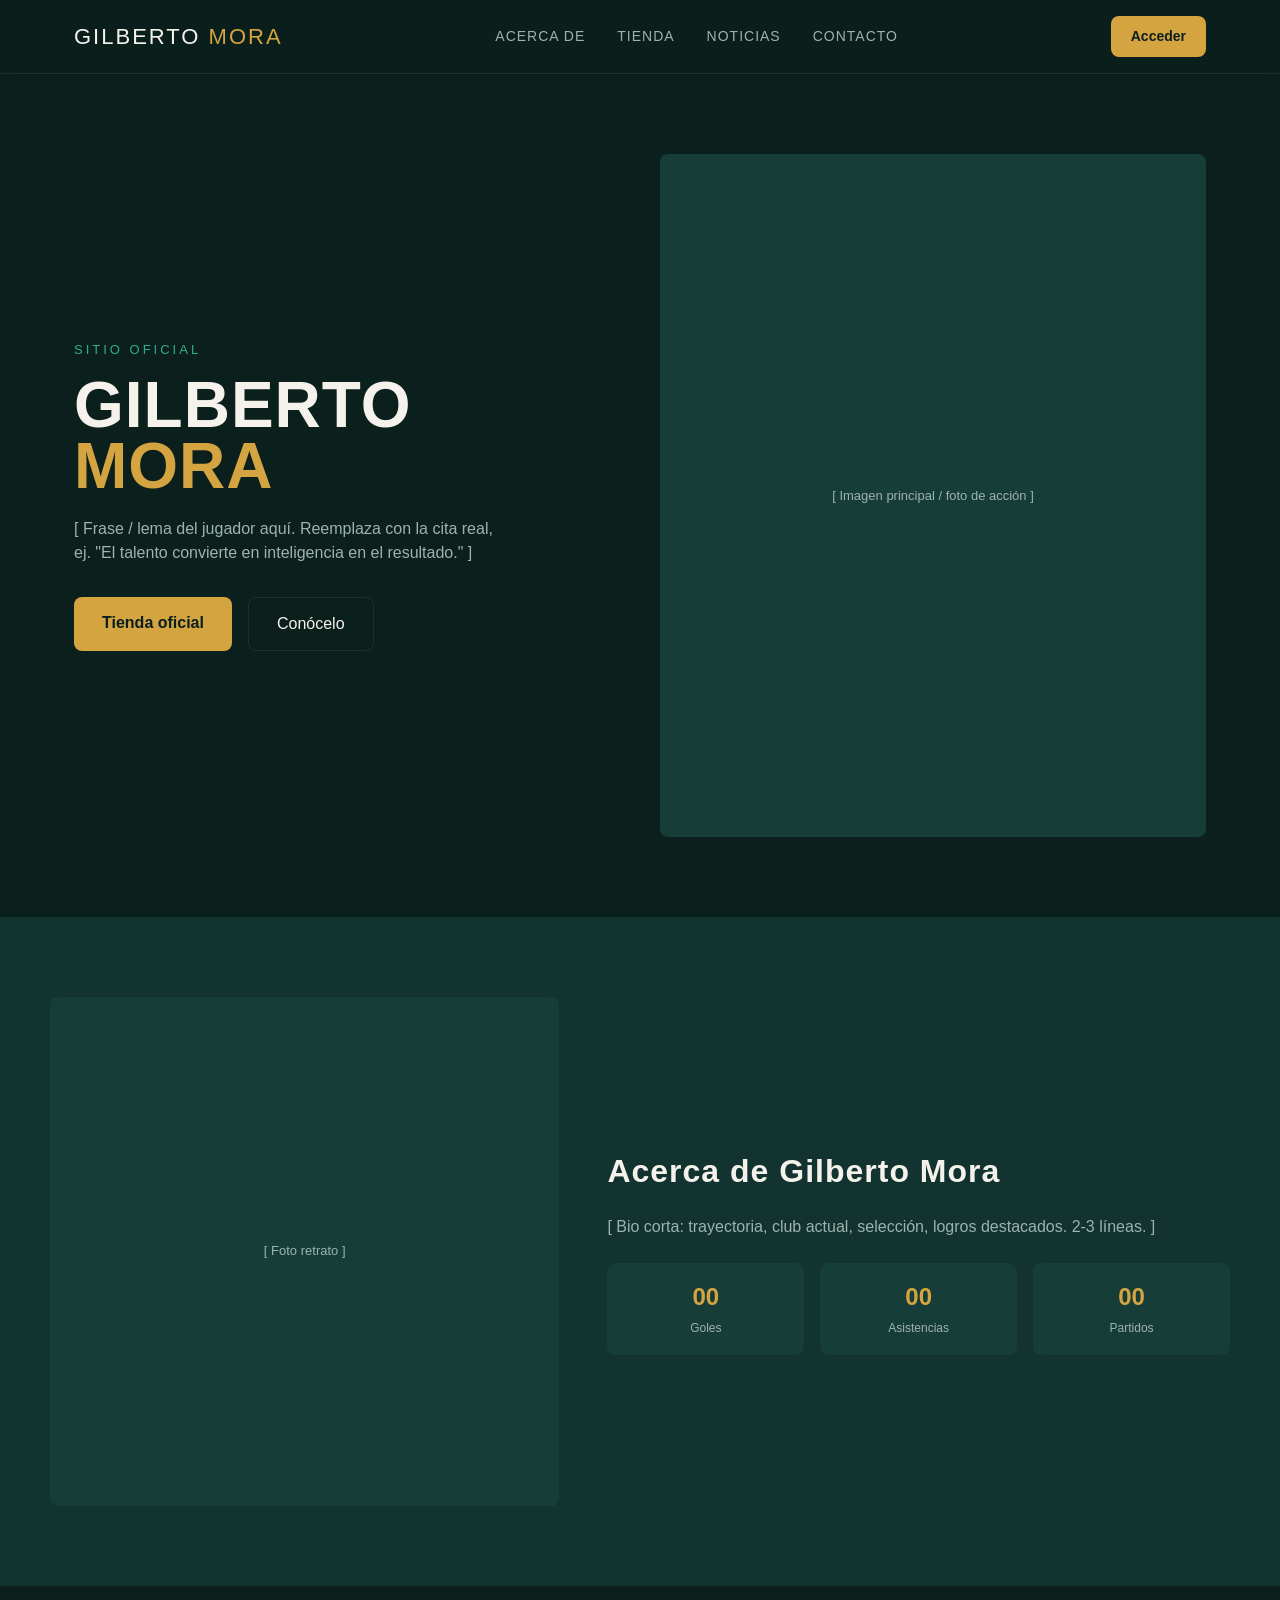
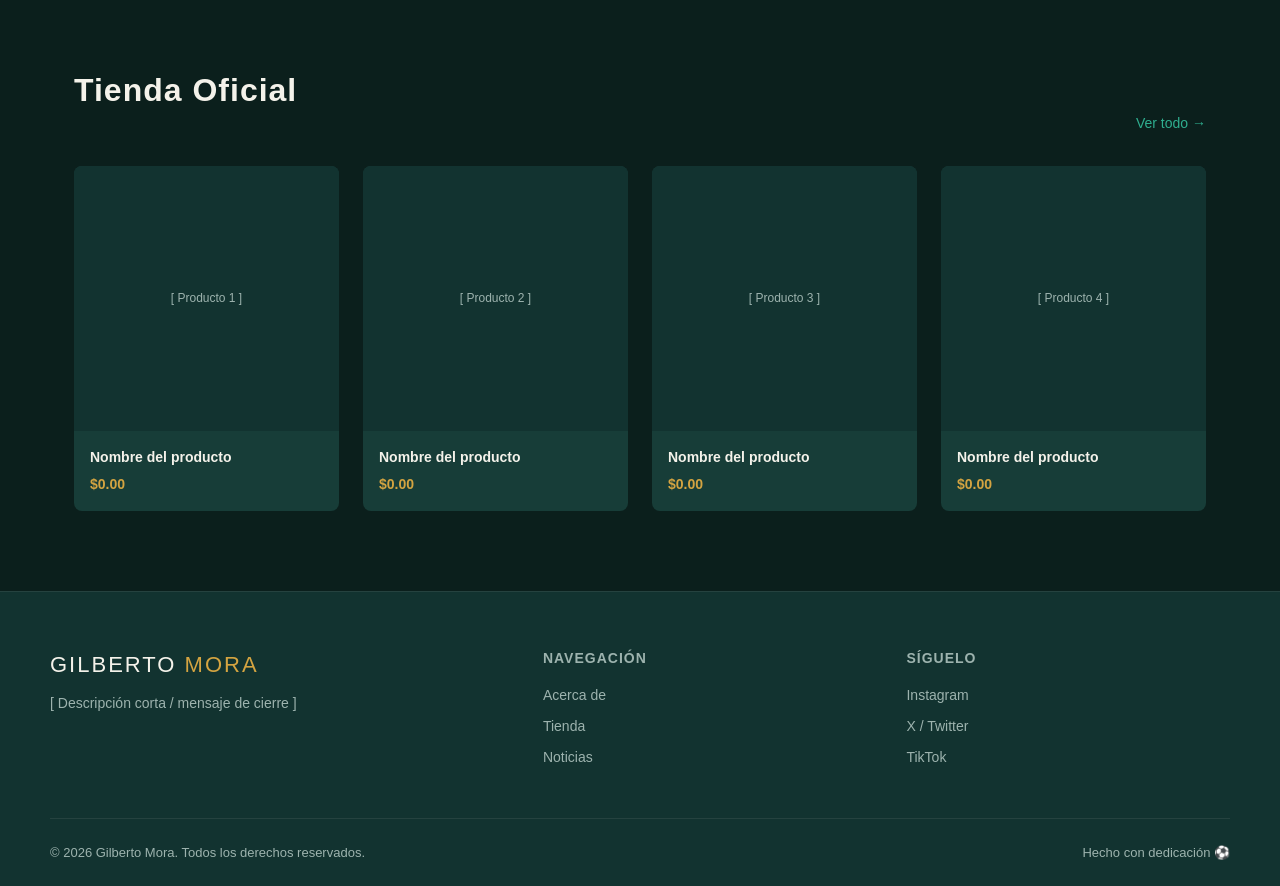
==== index.html @ c82ddee3 "feat: agregar index y readme inicial" ====
<!DOCTYPE html>
<html lang="es">
<head>
<meta charset="UTF-8">
<meta name="viewport" content="width=device-width, initial-scale=1.0">
<title>Gilberto Mora | Sitio Oficial</title>
<style>

  /* ============ TOKENS ============ */
  :root{
    --bg-primary:#0b1f1c;      /* verde casi negro, fondo base */
    --bg-secondary:#123330;    /* verde profundo, secciones alternas */
    --bg-card:#173d38;         /* tarjetas / bloques */
    --accent-gold:#d4a441;     /* dorado, CTA principal */
    --accent-teal:#2fae8f;     /* verde acento, detalles/links */
    --text-primary:#f4f2ea;
    --text-muted:#9db3ae;
    --border-soft:rgba(244,242,234,0.08);

    --font-display:"Bebas Neue", "Oswald", sans-serif; /* títulos grandes, look deportivo */
    --font-body:"Inter", "Segoe UI", sans-serif;

    --radius:8px;
    --max-width:1180px;
  }

  *{ box-sizing:border-box; margin:0; padding:0; }

  body{
    background:var(--bg-primary);
    color:var(--text-primary);
    font-family:var(--font-body);
    line-height:1.5;
  }

  img{ max-width:100%; display:block; }

  a{ color:inherit; text-decoration:none; }

  .container{
    max-width:var(--max-width);
    margin:0 auto;
    padding:0 24px;
  }

  /* ============ NAV ============ */
  header{
    position:sticky; top:0; z-index:50;
    background:rgba(11,31,28,0.9);
    backdrop-filter:blur(8px);
    border-bottom:1px solid var(--border-soft);
  }

  nav{
    display:flex;
    align-items:center;
    justify-content:space-between;
    padding:16px 24px;
    max-width:var(--max-width);
    margin:0 auto;
  }

  .logo{
    font-family:var(--font-display);
    font-size:22px;
    letter-spacing:2px;
  }
  .logo span{ color:var(--accent-gold); }

  .nav-links{
    display:flex;
    gap:32px;
    list-style:none;
    font-size:14px;
    text-transform:uppercase;
    letter-spacing:1px;
    color:var(--text-muted);
  }
  .nav-links a:hover{ color:var(--accent-gold); }

  .nav-cta{
    background:var(--accent-gold);
    color:#0b1f1c;
    padding:10px 20px;
    border-radius:var(--radius);
    font-weight:600;
    font-size:14px;
  }

  /* ============ HERO ============ */
  .hero{
    display:grid;
    grid-template-columns:1fr 1fr;
    align-items:center;
    gap:40px;
    padding:80px 24px;
    max-width:var(--max-width);
    margin:0 auto;
  }

  .hero-eyebrow{
    color:var(--accent-teal);
    text-transform:uppercase;
    letter-spacing:3px;
    font-size:13px;
    margin-bottom:16px;
  }

  .hero h1{
    font-family:var(--font-display);
    font-size:64px;
    line-height:0.95;
    letter-spacing:1px;
  }
  .hero h1 span{ color:var(--accent-gold); }

  .hero p{
    color:var(--text-muted);
    margin:20px 0 32px;
    max-width:420px;
  }

  .hero-buttons{ display:flex; gap:16px; }

  .btn-primary{
    background:var(--accent-gold);
    color:#0b1f1c;
    padding:14px 28px;
    border-radius:var(--radius);
    font-weight:600;
    display:inline-block;
  }
  .btn-secondary{
    border:1px solid var(--border-soft);
    color:var(--text-primary);
    padding:14px 28px;
    border-radius:var(--radius);
    display:inline-block;
  }

  .hero-image{
    background:var(--bg-card);
    border-radius:var(--radius);
    aspect-ratio:4/5;
    display:flex;
    align-items:center;
    justify-content:center;
    color:var(--text-muted);
    font-size:13px;
    text-align:center;
  }

  /* ============ SECCIÓN: ACERCA DE ============ */
  .about{
    background:var(--bg-secondary);
    padding:80px 24px;
  }

  .about-inner{
    max-width:var(--max-width);
    margin:0 auto;
    display:grid;
    grid-template-columns:0.9fr 1.1fr;
    gap:48px;
    align-items:center;
  }

  .about-image{
    background:var(--bg-card);
    border-radius:var(--radius);
    aspect-ratio:1/1;
    display:flex;
    align-items:center;
    justify-content:center;
    color:var(--text-muted);
    font-size:13px;
  }

  .section-title{
    font-family:var(--font-display);
    font-size:32px;
    letter-spacing:1px;
    margin-bottom:20px;
  }

  .about-text p{ color:var(--text-muted); margin-bottom:24px; }

  .stats{
    display:grid;
    grid-template-columns:repeat(3,1fr);
    gap:16px;
  }

  .stat{
    background:var(--bg-card);
    border-radius:var(--radius);
    padding:16px;
    text-align:center;
  }
  .stat strong{
    display:block;
    font-family:var(--font-display);
    font-size:24px;
    color:var(--accent-gold);
  }
  .stat span{ font-size:12px; color:var(--text-muted); }

  /* ============ TIENDA OFICIAL ============ */
  .store{
    padding:80px 24px;
    max-width:var(--max-width);
    margin:0 auto;
  }

  .store-header{
    display:flex;
    justify-content:space-between;
    align-items:flex-end;
    margin-bottom:32px;
  }

  .store-header a{ color:var(--accent-teal); font-size:14px; }

  .store-grid{
    display:grid;
    grid-template-columns:repeat(4,1fr);
    gap:24px;
  }

  .product-card{
    background:var(--bg-card);
    border-radius:var(--radius);
    overflow:hidden;
  }

  .product-image{
    aspect-ratio:1/1;
    background:var(--bg-secondary);
    display:flex;
    align-items:center;
    justify-content:center;
    color:var(--text-muted);
    font-size:12px;
  }

  .product-info{ padding:16px; }
  .product-info h4{ font-size:14px; margin-bottom:6px; }
  .product-info .price{ color:var(--accent-gold); font-weight:600; font-size:14px; }

  /* ============ FOOTER ============ */
  footer{
    background:var(--bg-secondary);
    border-top:1px solid var(--border-soft);
    padding:56px 24px 24px;
  }

  .footer-inner{
    max-width:var(--max-width);
    margin:0 auto;
    display:grid;
    grid-template-columns:1.4fr 1fr 1fr;
    gap:40px;
    margin-bottom:40px;
  }

  .footer-col h5{
    font-size:14px;
    text-transform:uppercase;
    letter-spacing:1px;
    margin-bottom:16px;
    color:var(--text-muted);
  }

  .footer-col ul{ list-style:none; }
  .footer-col li{ margin-bottom:10px; font-size:14px; color:var(--text-muted); }
  .footer-col li a:hover{ color:var(--accent-gold); }

  .footer-bottom{
    max-width:var(--max-width);
    margin:0 auto;
    padding-top:24px;
    border-top:1px solid var(--border-soft);
    font-size:13px;
    color:var(--text-muted);
    display:flex;
    justify-content:space-between;
  }

  /* ============ RESPONSIVE ============ */
  @media (max-width:900px){
    .hero, .about-inner{ grid-template-columns:1fr; }
    .store-grid{ grid-template-columns:repeat(2,1fr); }
    .footer-inner{ grid-template-columns:1fr; }
    .nav-links{ display:none; } /* pendiente: menú móvil */
    .hero h1{ font-size:44px; }
  }

</style>
</head>
<body>

  <!-- ============ NAV ============ -->
  <header>
    <nav>
      <div class="logo">GILBERTO <span>MORA</span></div>
      <ul class="nav-links">
        <li><a href="#about">Acerca de</a></li>
        <li><a href="#store">Tienda</a></li>
        <li><a href="#news">Noticias</a></li>
        <li><a href="#contact">Contacto</a></li>
      </ul>
      <a href="#" class="nav-cta">Acceder</a>
    </nav>
  </header>

  <!-- ============ HERO ============ -->
  <section class="hero">
    <div>
      <div class="hero-eyebrow">Sitio Oficial</div>
      <h1>GILBERTO<br><span>MORA</span></h1>
      <p>[ Frase / lema del jugador aquí. Reemplaza con la cita real, ej. "El talento convierte en inteligencia en el resultado." ]</p>
      <div class="hero-buttons">
        <a href="#store" class="btn-primary">Tienda oficial</a>
        <a href="#about" class="btn-secondary">Conócelo</a>
      </div>
    </div>
    <div class="hero-image">[ Imagen principal / foto de acción ]</div>
  </section>

  <!-- ============ ACERCA DE ============ -->
  <section class="about" id="about">
    <div class="about-inner">
      <div class="about-image">[ Foto retrato ]</div>
      <div class="about-text">
        <h2 class="section-title">Acerca de Gilberto Mora</h2>
        <p>[ Bio corta: trayectoria, club actual, selección, logros destacados. 2-3 líneas. ]</p>
        <div class="stats">
          <div class="stat"><strong>00</strong><span>Goles</span></div>
          <div class="stat"><strong>00</strong><span>Asistencias</span></div>
          <div class="stat"><strong>00</strong><span>Partidos</span></div>
        </div>
      </div>
    </div>
  </section>

  <!-- ============ TIENDA OFICIAL ============ -->
  <section class="store" id="store">
    <div class="store-header">
      <h2 class="section-title">Tienda Oficial</h2>
      <a href="#">Ver todo →</a>
    </div>
    <div class="store-grid">
      <div class="product-card">
        <div class="product-image">[ Producto 1 ]</div>
        <div class="product-info">
          <h4>Nombre del producto</h4>
          <div class="price">$0.00</div>
        </div>
      </div>
      <div class="product-card">
        <div class="product-image">[ Producto 2 ]</div>
        <div class="product-info">
          <h4>Nombre del producto</h4>
          <div class="price">$0.00</div>
        </div>
      </div>
      <div class="product-card">
        <div class="product-image">[ Producto 3 ]</div>
        <div class="product-info">
          <h4>Nombre del producto</h4>
          <div class="price">$0.00</div>
        </div>
      </div>
      <div class="product-card">
        <div class="product-image">[ Producto 4 ]</div>
        <div class="product-info">
          <h4>Nombre del producto</h4>
          <div class="price">$0.00</div>
        </div>
      </div>
    </div>
  </section>

  <!-- ============ FOOTER ============ -->
  <footer id="contact">
    <div class="footer-inner">
      <div class="footer-col">
        <div class="logo">GILBERTO <span>MORA</span></div>
        <p style="color:var(--text-muted); font-size:14px; margin-top:12px;">[ Descripción corta / mensaje de cierre ]</p>
      </div>
      <div class="footer-col">
        <h5>Navegación</h5>
        <ul>
          <li><a href="#about">Acerca de</a></li>
          <li><a href="#store">Tienda</a></li>
          <li><a href="#news">Noticias</a></li>
        </ul>
      </div>
      <div class="footer-col">
        <h5>Síguelo</h5>
        <ul>
          <li><a href="#">Instagram</a></li>
          <li><a href="#">X / Twitter</a></li>
          <li><a href="#">TikTok</a></li>
        </ul>
      </div>
    </div>
    <div class="footer-bottom">
      <span>© 2026 Gilberto Mora. Todos los derechos reservados.</span>
      <span>Hecho con dedicación ⚽</span>
    </div>
  </footer>

</body>
</html>
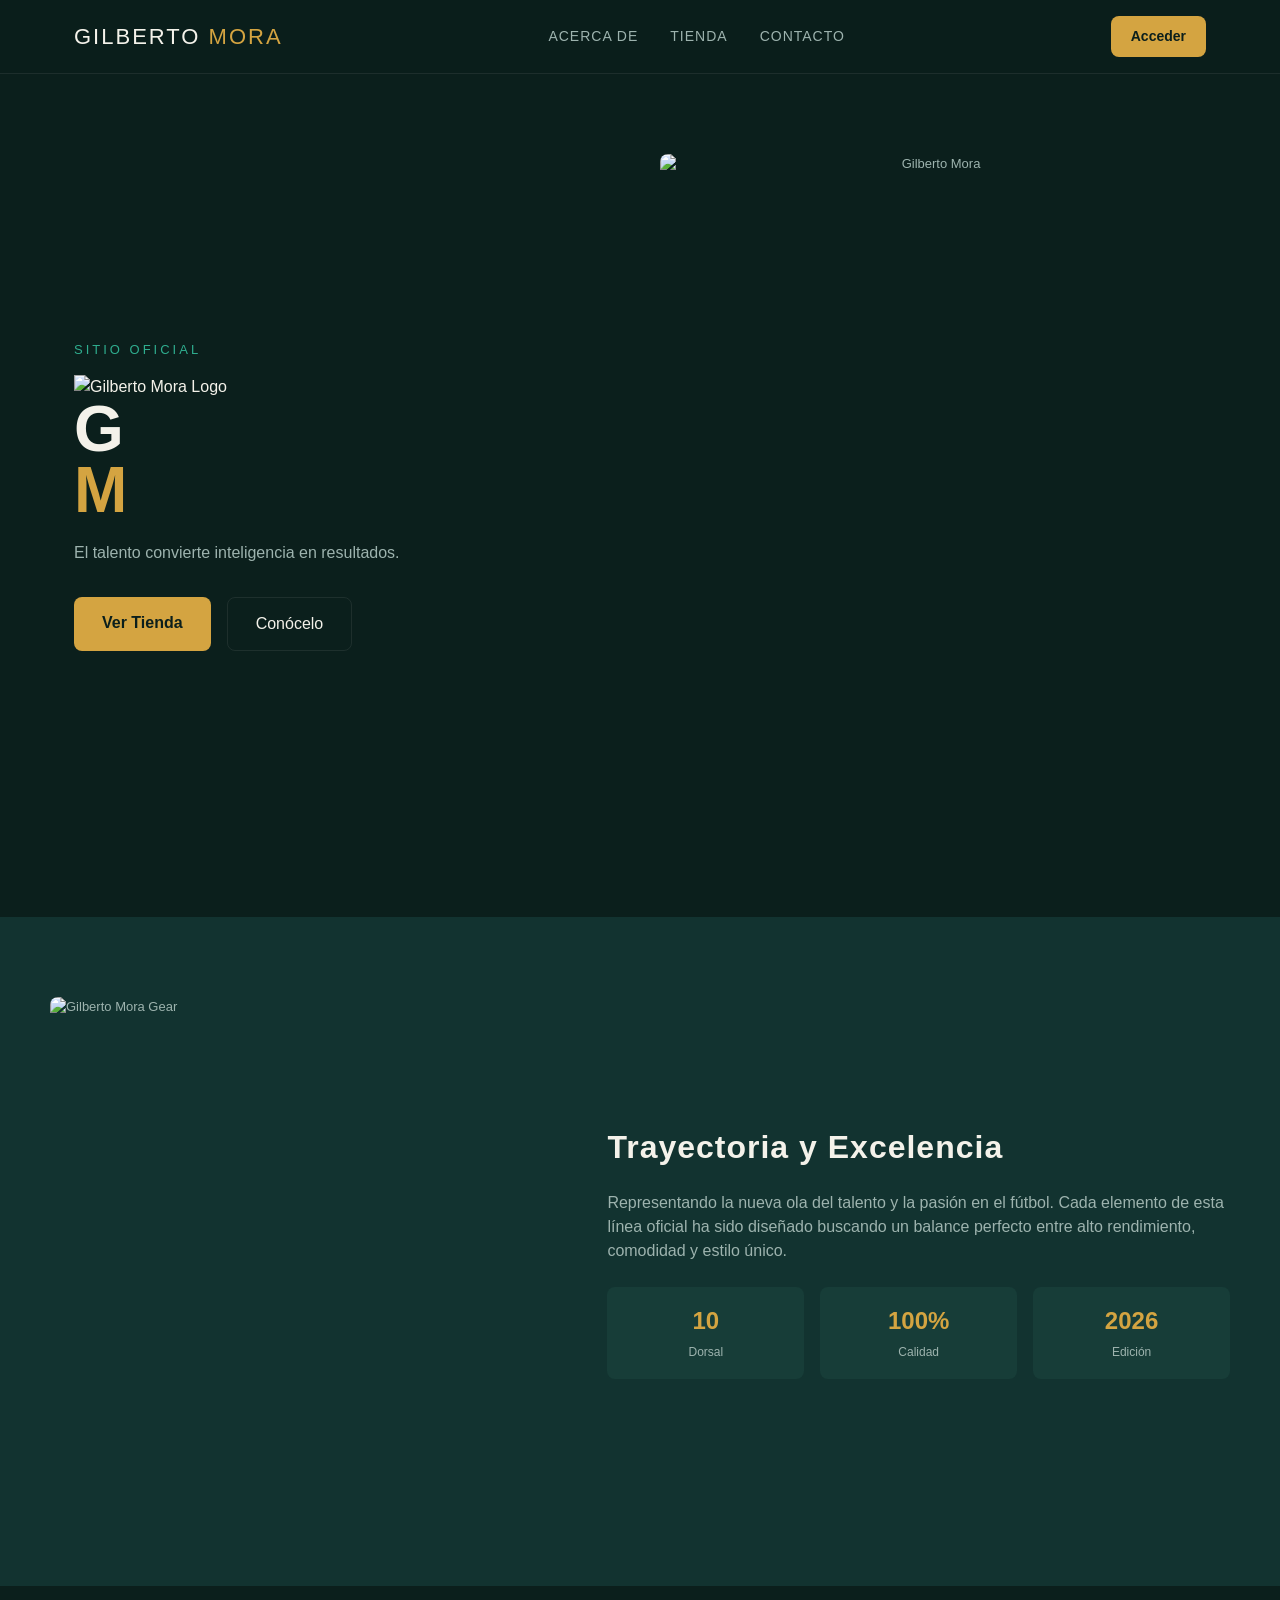
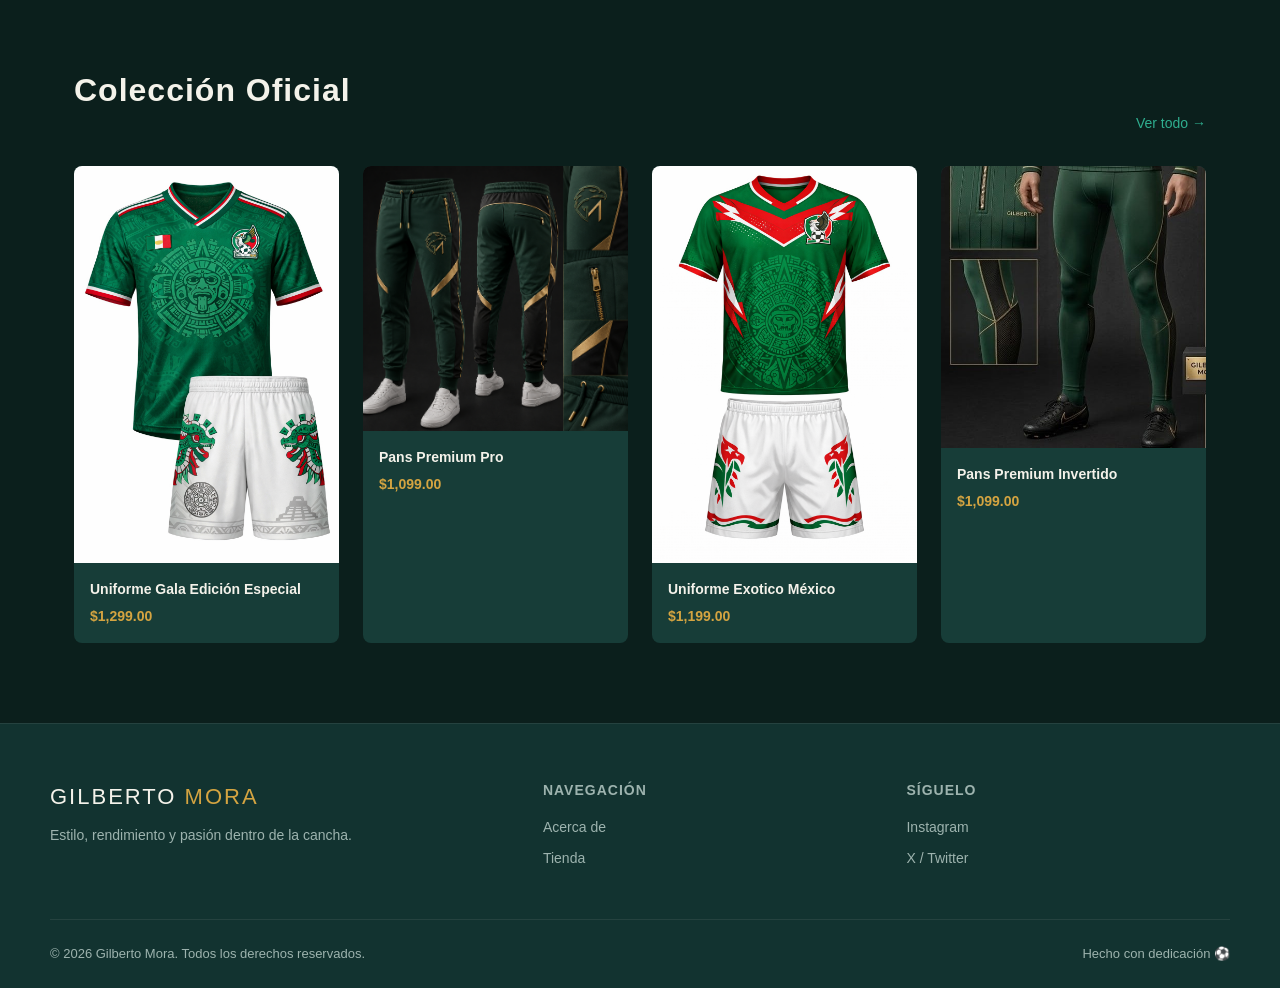
==== commit c866fb47: "home elios" ====
--- a/index.html
+++ b/index.html
@@ -148,6 +148,15 @@
     color:var(--text-muted);
     font-size:13px;
     text-align:center;
+    /* ============ ANIMACIÓN DEL CARRUSEL ============ */
+  #hero-slider {
+    transition: opacity 0.5s ease-in-out; /* Controla la velocidad del desvanecimiento */
+    opacity: 1;
+  }
+
+  #hero-slider.fade-out {
+    opacity: 0;
+  }
   }
 
   /* ============ SECCIÓN: ACERCA DE ============ */
@@ -306,7 +315,6 @@
       <ul class="nav-links">
         <li><a href="#about">Acerca de</a></li>
         <li><a href="#store">Tienda</a></li>
-        <li><a href="#news">Noticias</a></li>
         <li><a href="#contact">Contacto</a></li>
       </ul>
       <a href="#" class="nav-cta">Acceder</a>
@@ -317,27 +325,36 @@
   <section class="hero">
     <div>
       <div class="hero-eyebrow">Sitio Oficial</div>
-      <h1>GILBERTO<br><span>MORA</span></h1>
-      <p>[ Frase / lema del jugador aquí. Reemplaza con la cita real, ej. "El talento convierte en inteligencia en el resultado." ]</p>
+      <!-- Logotipo oficial debajo del título -->
+      <div class="hero-logo-container">
+        <img src="IMAGNES GM/logo GM HD.png" alt="Gilberto Mora Logo" class="hero-brand-logo">
+      </div>
+      <h1>G<br><span>M</span></h1>
+      <p>El talento convierte inteligencia en resultados.</p>
       <div class="hero-buttons">
-        <a href="#store" class="btn-primary">Tienda oficial</a>
+        <a href="#store" class="btn-primary">Ver Tienda</a>
         <a href="#about" class="btn-secondary">Conócelo</a>
       </div>
     </div>
-    <div class="hero-image">[ Imagen principal / foto de acción ]</div>
+    <!-- Imagen del set o producto estrella corregida -->
+    <div class="hero-image" style="background: none;">
+      <img id="hero-slider"src="IMAGNES GM/gilberto mora.jpg" alt="Gilberto Mora" style="width: 100%; height: 100%; object-fit: cover; border-radius: var(--radius);">
+    </div>
   </section>
 
   <!-- ============ ACERCA DE ============ -->
   <section class="about" id="about">
     <div class="about-inner">
-      <div class="about-image">[ Foto retrato ]</div>
+      <div class="about-image" style="background: none;">
+        <img src="IMAGNES GM/poner-imagen-aqui.jpg" alt="Gilberto Mora Gear" style="width: 100%; height: 100%; object-fit: cover; border-radius: var(--radius);">
+      </div>
       <div class="about-text">
-        <h2 class="section-title">Acerca de Gilberto Mora</h2>
-        <p>[ Bio corta: trayectoria, club actual, selección, logros destacados. 2-3 líneas. ]</p>
+        <h2 class="section-title">Trayectoria y Excelencia</h2>
+        <p>Representando la nueva ola del talento y la pasión en el fútbol. Cada elemento de esta línea oficial ha sido diseñado buscando un balance perfecto entre alto rendimiento, comodidad y estilo único.</p>
         <div class="stats">
-          <div class="stat"><strong>00</strong><span>Goles</span></div>
-          <div class="stat"><strong>00</strong><span>Asistencias</span></div>
-          <div class="stat"><strong>00</strong><span>Partidos</span></div>
+          <div class="stat"><strong>10</strong><span>Dorsal</span></div>
+          <div class="stat"><strong>100%</strong><span>Calidad</span></div>
+          <div class="stat"><strong>2026</strong><span>Edición</span></div>
         </div>
       </div>
     </div>
@@ -346,36 +363,48 @@
   <!-- ============ TIENDA OFICIAL ============ -->
   <section class="store" id="store">
     <div class="store-header">
-      <h2 class="section-title">Tienda Oficial</h2>
+      <h2 class="section-title">Colección Oficial</h2>
       <a href="#">Ver todo →</a>
     </div>
     <div class="store-grid">
+      <!-- Producto 1: Chamarra 1 -->
       <div class="product-card">
-        <div class="product-image">[ Producto 1 ]</div>
+        <div class="product-image" style="background: none;">
+          <img src="IMAGNES GM/Image20260713122113.png" alt="Uniforme Gala México">
+        </div>
         <div class="product-info">
-          <h4>Nombre del producto</h4>
-          <div class="price">$0.00</div>
-        </div>
-      </div>
+          <h4>Uniforme Gala Edición Especial</h4>
+          <div class="price">$1,299.00</div>
+        </div>
+      </div>
+      <!-- Producto 2: Pans 1 -->
       <div class="product-card">
-        <div class="product-image">[ Producto 2 ]</div>
+        <div class="product-image" style="background: none;">
+          <img src="IMAGNES GM/pans_1.png" alt="Pans Premium">
+        </div>
         <div class="product-info">
-          <h4>Nombre del producto</h4>
-          <div class="price">$0.00</div>
-        </div>
-      </div>
+          <h4>Pans Premium Pro</h4>
+          <div class="price">$1,099.00</div>
+        </div>
+      </div>
+      <!-- Producto 3: Chamarra 2 -->
       <div class="product-card">
-        <div class="product-image">[ Producto 3 ]</div>
+        <div class="product-image" style="background: none;">
+          <img src="IMAGNES GM/Image20260713122118.png" alt="Uniforme Exotico México">
+        </div>
         <div class="product-info">
-          <h4>Nombre del producto</h4>
-          <div class="price">$0.00</div>
-        </div>
-      </div>
+          <h4>Uniforme Exotico México</h4>
+          <div class="price">$1,199.00</div>
+        </div>
+      </div>
+      <!-- Producto 4: Pans 2 -->
       <div class="product-card">
-        <div class="product-image">[ Producto 4 ]</div>
+        <div class="product-image" style="background: none;">
+          <img src="IMAGNES GM/pans_2.jpg" alt="Pans Invertido">
+        </div>
         <div class="product-info">
-          <h4>Nombre del producto</h4>
-          <div class="price">$0.00</div>
+          <h4>Pans Premium Invertido</h4>
+          <div class="price">$1,099.00</div>
         </div>
       </div>
     </div>
@@ -386,14 +415,13 @@
     <div class="footer-inner">
       <div class="footer-col">
         <div class="logo">GILBERTO <span>MORA</span></div>
-        <p style="color:var(--text-muted); font-size:14px; margin-top:12px;">[ Descripción corta / mensaje de cierre ]</p>
+        <p style="color:var(--text-muted); font-size:14px; margin-top:12px;">Estilo, rendimiento y pasión dentro de la cancha.</p>
       </div>
       <div class="footer-col">
         <h5>Navegación</h5>
         <ul>
           <li><a href="#about">Acerca de</a></li>
           <li><a href="#store">Tienda</a></li>
-          <li><a href="#news">Noticias</a></li>
         </ul>
       </div>
       <div class="footer-col">
@@ -401,7 +429,6 @@
         <ul>
           <li><a href="#">Instagram</a></li>
           <li><a href="#">X / Twitter</a></li>
-          <li><a href="#">TikTok</a></li>
         </ul>
       </div>
     </div>
@@ -410,6 +437,36 @@
       <span>Hecho con dedicación ⚽</span>
     </div>
   </footer>
-
+<!-- ============ SCRIPT DEL CARRUSEL AUTOMÁTICO ============ -->
+  <script>
+    // Lista con las 5 rutas de tus imágenes reales
+    const imagenes = [
+      "IMAGNES GM/gilberto mora.jpg",
+      "IMAGNES GM/gilberto mora campeon.png",
+      "IMAGNES GM/gilberto mora cancha.jpg",
+      "IMAGNES GM/gilberto mora entrene 1.jpg",
+      "IMAGNES GM/gilberto mora entrene 2.jpg"
+    ];
+
+    let indiceActual = 0;
+    const imagenHero = document.getElementById("hero-slider");
+
+    function rotarImagenes() {
+      // 1. Inicia el desvanecimiento (opacidad a 0)
+      imagenHero.classList.add("fade-out");
+
+      // 2. Espera 500ms (lo que dura la transición) para cambiar la foto y volver a mostrarla
+      setTimeout(() => {
+        indiceActual = (indiceActual + 1) % imagenes.length;
+        imagenHero.src = imagenes[indiceActual];
+        
+        // 3. Quita la clase para que regrese la opacidad a 1 de forma fluida
+        imagenHero.classList.remove("fade-out");
+      }, 500); 
+    }
+
+    // Cambiar cada 3 segundos (3000 milisegundos)
+    setInterval(rotarImagenes, 3000);
+  </script>
 </body>
 </html>
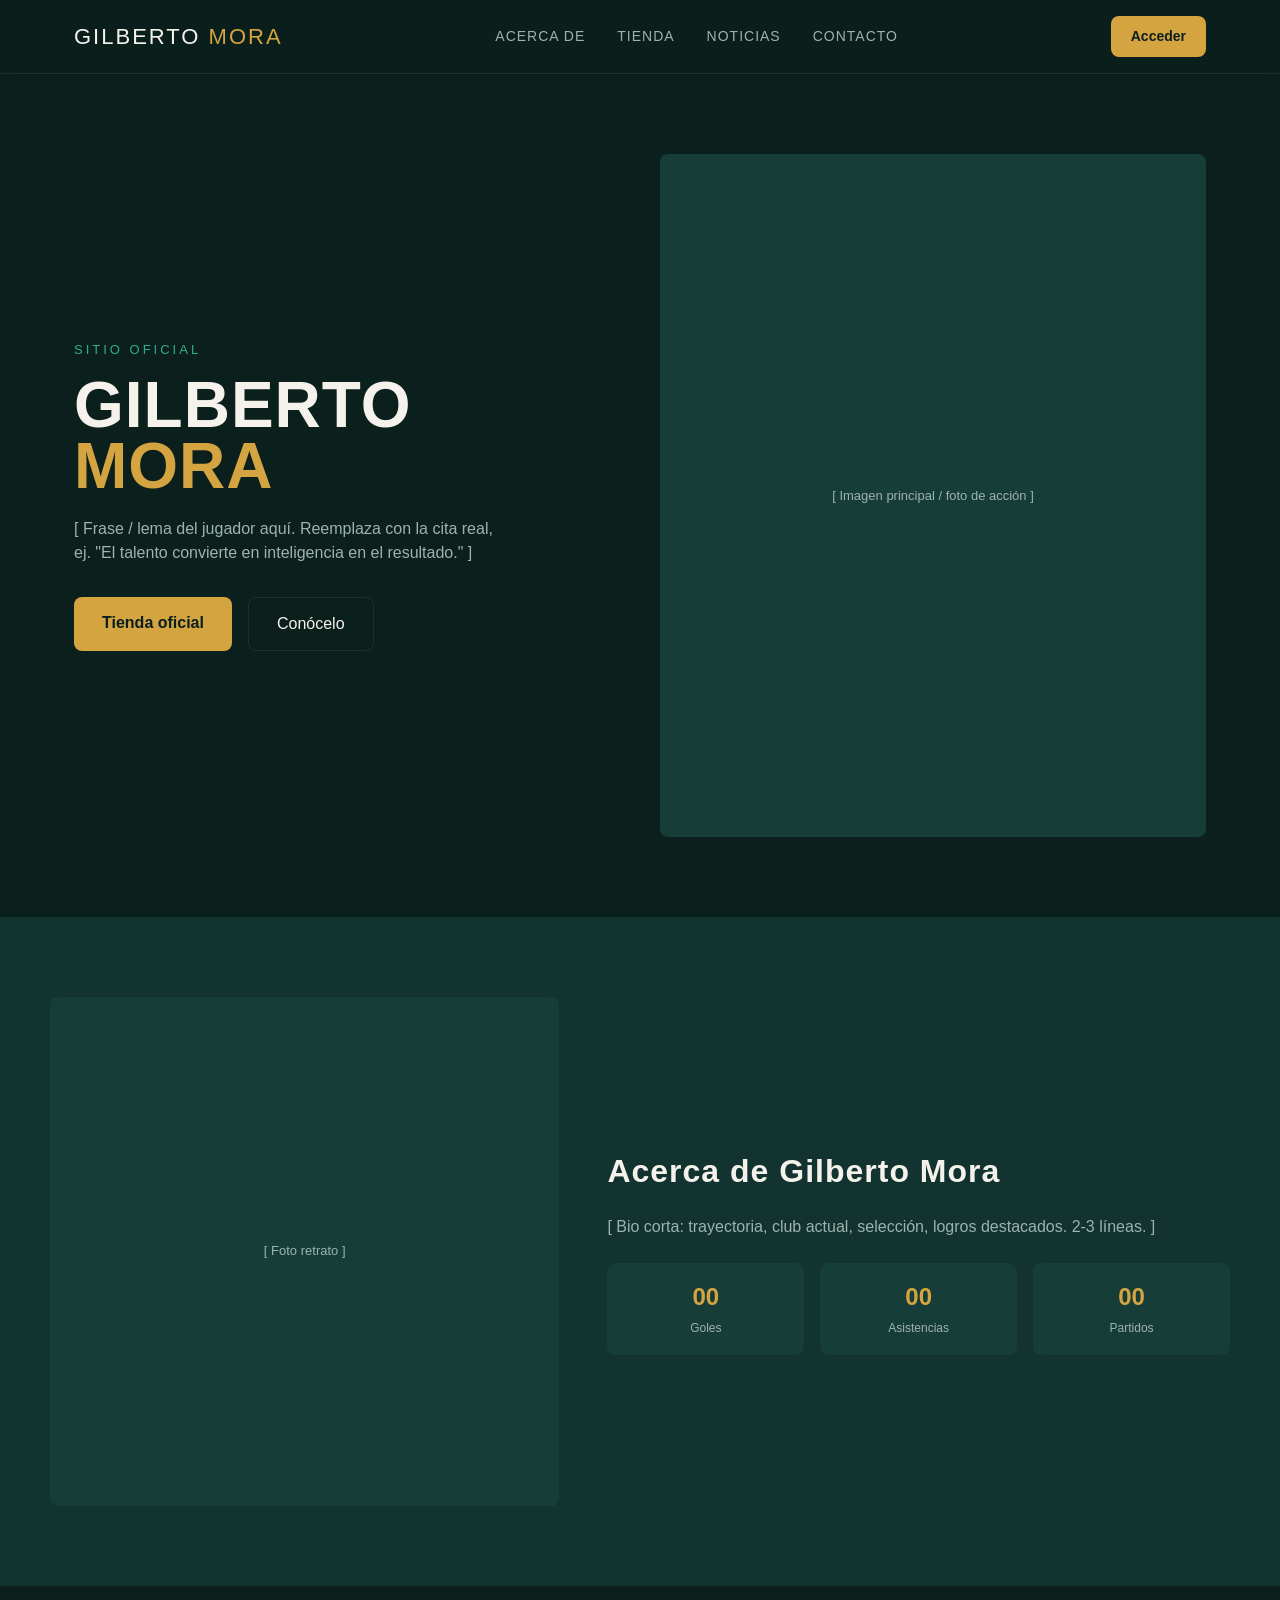
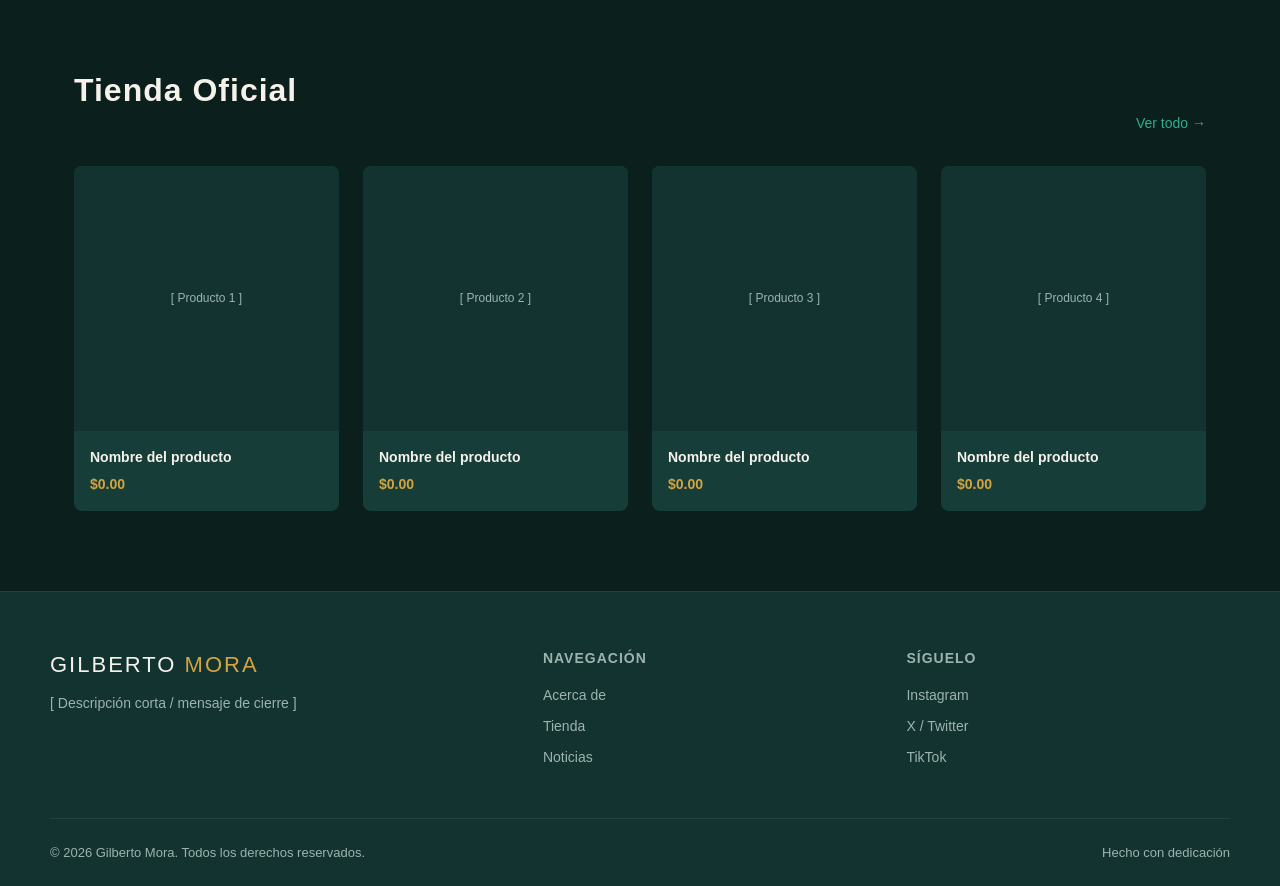
==== commit 15d67f08: "Se agregó hoja de estilos y se linkeo a index" ====
--- a/index.html
+++ b/index.html
@@ -4,307 +4,9 @@
 <meta charset="UTF-8">
 <meta name="viewport" content="width=device-width, initial-scale=1.0">
 <title>Gilberto Mora | Sitio Oficial</title>
-<style>
 
-  /* ============ TOKENS ============ */
-  :root{
-    --bg-primary:#0b1f1c;      /* verde casi negro, fondo base */
-    --bg-secondary:#123330;    /* verde profundo, secciones alternas */
-    --bg-card:#173d38;         /* tarjetas / bloques */
-    --accent-gold:#d4a441;     /* dorado, CTA principal */
-    --accent-teal:#2fae8f;     /* verde acento, detalles/links */
-    --text-primary:#f4f2ea;
-    --text-muted:#9db3ae;
-    --border-soft:rgba(244,242,234,0.08);
+<link rel="stylesheet" href="style.css" />
 
-    --font-display:"Bebas Neue", "Oswald", sans-serif; /* títulos grandes, look deportivo */
-    --font-body:"Inter", "Segoe UI", sans-serif;
-
-    --radius:8px;
-    --max-width:1180px;
-  }
-
-  *{ box-sizing:border-box; margin:0; padding:0; }
-
-  body{
-    background:var(--bg-primary);
-    color:var(--text-primary);
-    font-family:var(--font-body);
-    line-height:1.5;
-  }
-
-  img{ max-width:100%; display:block; }
-
-  a{ color:inherit; text-decoration:none; }
-
-  .container{
-    max-width:var(--max-width);
-    margin:0 auto;
-    padding:0 24px;
-  }
-
-  /* ============ NAV ============ */
-  header{
-    position:sticky; top:0; z-index:50;
-    background:rgba(11,31,28,0.9);
-    backdrop-filter:blur(8px);
-    border-bottom:1px solid var(--border-soft);
-  }
-
-  nav{
-    display:flex;
-    align-items:center;
-    justify-content:space-between;
-    padding:16px 24px;
-    max-width:var(--max-width);
-    margin:0 auto;
-  }
-
-  .logo{
-    font-family:var(--font-display);
-    font-size:22px;
-    letter-spacing:2px;
-  }
-  .logo span{ color:var(--accent-gold); }
-
-  .nav-links{
-    display:flex;
-    gap:32px;
-    list-style:none;
-    font-size:14px;
-    text-transform:uppercase;
-    letter-spacing:1px;
-    color:var(--text-muted);
-  }
-  .nav-links a:hover{ color:var(--accent-gold); }
-
-  .nav-cta{
-    background:var(--accent-gold);
-    color:#0b1f1c;
-    padding:10px 20px;
-    border-radius:var(--radius);
-    font-weight:600;
-    font-size:14px;
-  }
-
-  /* ============ HERO ============ */
-  .hero{
-    display:grid;
-    grid-template-columns:1fr 1fr;
-    align-items:center;
-    gap:40px;
-    padding:80px 24px;
-    max-width:var(--max-width);
-    margin:0 auto;
-  }
-
-  .hero-eyebrow{
-    color:var(--accent-teal);
-    text-transform:uppercase;
-    letter-spacing:3px;
-    font-size:13px;
-    margin-bottom:16px;
-  }
-
-  .hero h1{
-    font-family:var(--font-display);
-    font-size:64px;
-    line-height:0.95;
-    letter-spacing:1px;
-  }
-  .hero h1 span{ color:var(--accent-gold); }
-
-  .hero p{
-    color:var(--text-muted);
-    margin:20px 0 32px;
-    max-width:420px;
-  }
-
-  .hero-buttons{ display:flex; gap:16px; }
-
-  .btn-primary{
-    background:var(--accent-gold);
-    color:#0b1f1c;
-    padding:14px 28px;
-    border-radius:var(--radius);
-    font-weight:600;
-    display:inline-block;
-  }
-  .btn-secondary{
-    border:1px solid var(--border-soft);
-    color:var(--text-primary);
-    padding:14px 28px;
-    border-radius:var(--radius);
-    display:inline-block;
-  }
-
-  .hero-image{
-    background:var(--bg-card);
-    border-radius:var(--radius);
-    aspect-ratio:4/5;
-    display:flex;
-    align-items:center;
-    justify-content:center;
-    color:var(--text-muted);
-    font-size:13px;
-    text-align:center;
-    /* ============ ANIMACIÓN DEL CARRUSEL ============ */
-  #hero-slider {
-    transition: opacity 0.5s ease-in-out; /* Controla la velocidad del desvanecimiento */
-    opacity: 1;
-  }
-
-  #hero-slider.fade-out {
-    opacity: 0;
-  }
-  }
-
-  /* ============ SECCIÓN: ACERCA DE ============ */
-  .about{
-    background:var(--bg-secondary);
-    padding:80px 24px;
-  }
-
-  .about-inner{
-    max-width:var(--max-width);
-    margin:0 auto;
-    display:grid;
-    grid-template-columns:0.9fr 1.1fr;
-    gap:48px;
-    align-items:center;
-  }
-
-  .about-image{
-    background:var(--bg-card);
-    border-radius:var(--radius);
-    aspect-ratio:1/1;
-    display:flex;
-    align-items:center;
-    justify-content:center;
-    color:var(--text-muted);
-    font-size:13px;
-  }
-
-  .section-title{
-    font-family:var(--font-display);
-    font-size:32px;
-    letter-spacing:1px;
-    margin-bottom:20px;
-  }
-
-  .about-text p{ color:var(--text-muted); margin-bottom:24px; }
-
-  .stats{
-    display:grid;
-    grid-template-columns:repeat(3,1fr);
-    gap:16px;
-  }
-
-  .stat{
-    background:var(--bg-card);
-    border-radius:var(--radius);
-    padding:16px;
-    text-align:center;
-  }
-  .stat strong{
-    display:block;
-    font-family:var(--font-display);
-    font-size:24px;
-    color:var(--accent-gold);
-  }
-  .stat span{ font-size:12px; color:var(--text-muted); }
-
-  /* ============ TIENDA OFICIAL ============ */
-  .store{
-    padding:80px 24px;
-    max-width:var(--max-width);
-    margin:0 auto;
-  }
-
-  .store-header{
-    display:flex;
-    justify-content:space-between;
-    align-items:flex-end;
-    margin-bottom:32px;
-  }
-
-  .store-header a{ color:var(--accent-teal); font-size:14px; }
-
-  .store-grid{
-    display:grid;
-    grid-template-columns:repeat(4,1fr);
-    gap:24px;
-  }
-
-  .product-card{
-    background:var(--bg-card);
-    border-radius:var(--radius);
-    overflow:hidden;
-  }
-
-  .product-image{
-    aspect-ratio:1/1;
-    background:var(--bg-secondary);
-    display:flex;
-    align-items:center;
-    justify-content:center;
-    color:var(--text-muted);
-    font-size:12px;
-  }
-
-  .product-info{ padding:16px; }
-  .product-info h4{ font-size:14px; margin-bottom:6px; }
-  .product-info .price{ color:var(--accent-gold); font-weight:600; font-size:14px; }
-
-  /* ============ FOOTER ============ */
-  footer{
-    background:var(--bg-secondary);
-    border-top:1px solid var(--border-soft);
-    padding:56px 24px 24px;
-  }
-
-  .footer-inner{
-    max-width:var(--max-width);
-    margin:0 auto;
-    display:grid;
-    grid-template-columns:1.4fr 1fr 1fr;
-    gap:40px;
-    margin-bottom:40px;
-  }
-
-  .footer-col h5{
-    font-size:14px;
-    text-transform:uppercase;
-    letter-spacing:1px;
-    margin-bottom:16px;
-    color:var(--text-muted);
-  }
-
-  .footer-col ul{ list-style:none; }
-  .footer-col li{ margin-bottom:10px; font-size:14px; color:var(--text-muted); }
-  .footer-col li a:hover{ color:var(--accent-gold); }
-
-  .footer-bottom{
-    max-width:var(--max-width);
-    margin:0 auto;
-    padding-top:24px;
-    border-top:1px solid var(--border-soft);
-    font-size:13px;
-    color:var(--text-muted);
-    display:flex;
-    justify-content:space-between;
-  }
-
-  /* ============ RESPONSIVE ============ */
-  @media (max-width:900px){
-    .hero, .about-inner{ grid-template-columns:1fr; }
-    .store-grid{ grid-template-columns:repeat(2,1fr); }
-    .footer-inner{ grid-template-columns:1fr; }
-    .nav-links{ display:none; } /* pendiente: menú móvil */
-    .hero h1{ font-size:44px; }
-  }
-
-</style>
 </head>
 <body>
 
@@ -315,6 +17,7 @@
       <ul class="nav-links">
         <li><a href="#about">Acerca de</a></li>
         <li><a href="#store">Tienda</a></li>
+        <li><a href="#news">Noticias</a></li>
         <li><a href="#contact">Contacto</a></li>
       </ul>
       <a href="#" class="nav-cta">Acceder</a>
@@ -325,36 +28,27 @@
   <section class="hero">
     <div>
       <div class="hero-eyebrow">Sitio Oficial</div>
-      <!-- Logotipo oficial debajo del título -->
-      <div class="hero-logo-container">
-        <img src="IMAGNES GM/logo GM HD.png" alt="Gilberto Mora Logo" class="hero-brand-logo">
-      </div>
-      <h1>G<br><span>M</span></h1>
-      <p>El talento convierte inteligencia en resultados.</p>
+      <h1>GILBERTO<br><span>MORA</span></h1>
+      <p>[ Frase / lema del jugador aquí. Reemplaza con la cita real, ej. "El talento convierte en inteligencia en el resultado." ]</p>
       <div class="hero-buttons">
-        <a href="#store" class="btn-primary">Ver Tienda</a>
+        <a href="#store" class="btn-primary">Tienda oficial</a>
         <a href="#about" class="btn-secondary">Conócelo</a>
       </div>
     </div>
-    <!-- Imagen del set o producto estrella corregida -->
-    <div class="hero-image" style="background: none;">
-      <img id="hero-slider"src="IMAGNES GM/gilberto mora.jpg" alt="Gilberto Mora" style="width: 100%; height: 100%; object-fit: cover; border-radius: var(--radius);">
-    </div>
+    <div class="hero-image">[ Imagen principal / foto de acción ]</div>
   </section>
 
   <!-- ============ ACERCA DE ============ -->
   <section class="about" id="about">
     <div class="about-inner">
-      <div class="about-image" style="background: none;">
-        <img src="IMAGNES GM/poner-imagen-aqui.jpg" alt="Gilberto Mora Gear" style="width: 100%; height: 100%; object-fit: cover; border-radius: var(--radius);">
-      </div>
+      <div class="about-image">[ Foto retrato ]</div>
       <div class="about-text">
-        <h2 class="section-title">Trayectoria y Excelencia</h2>
-        <p>Representando la nueva ola del talento y la pasión en el fútbol. Cada elemento de esta línea oficial ha sido diseñado buscando un balance perfecto entre alto rendimiento, comodidad y estilo único.</p>
+        <h2 class="section-title">Acerca de Gilberto Mora</h2>
+        <p>[ Bio corta: trayectoria, club actual, selección, logros destacados. 2-3 líneas. ]</p>
         <div class="stats">
-          <div class="stat"><strong>10</strong><span>Dorsal</span></div>
-          <div class="stat"><strong>100%</strong><span>Calidad</span></div>
-          <div class="stat"><strong>2026</strong><span>Edición</span></div>
+          <div class="stat"><strong>00</strong><span>Goles</span></div>
+          <div class="stat"><strong>00</strong><span>Asistencias</span></div>
+          <div class="stat"><strong>00</strong><span>Partidos</span></div>
         </div>
       </div>
     </div>
@@ -363,48 +57,36 @@
   <!-- ============ TIENDA OFICIAL ============ -->
   <section class="store" id="store">
     <div class="store-header">
-      <h2 class="section-title">Colección Oficial</h2>
+      <h2 class="section-title">Tienda Oficial</h2>
       <a href="#">Ver todo →</a>
     </div>
     <div class="store-grid">
-      <!-- Producto 1: Chamarra 1 -->
       <div class="product-card">
-        <div class="product-image" style="background: none;">
-          <img src="IMAGNES GM/Image20260713122113.png" alt="Uniforme Gala México">
-        </div>
+        <div class="product-image">[ Producto 1 ]</div>
         <div class="product-info">
-          <h4>Uniforme Gala Edición Especial</h4>
-          <div class="price">$1,299.00</div>
+          <h4>Nombre del producto</h4>
+          <div class="price">$0.00</div>
         </div>
       </div>
-      <!-- Producto 2: Pans 1 -->
       <div class="product-card">
-        <div class="product-image" style="background: none;">
-          <img src="IMAGNES GM/pans_1.png" alt="Pans Premium">
-        </div>
+        <div class="product-image">[ Producto 2 ]</div>
         <div class="product-info">
-          <h4>Pans Premium Pro</h4>
-          <div class="price">$1,099.00</div>
+          <h4>Nombre del producto</h4>
+          <div class="price">$0.00</div>
         </div>
       </div>
-      <!-- Producto 3: Chamarra 2 -->
       <div class="product-card">
-        <div class="product-image" style="background: none;">
-          <img src="IMAGNES GM/Image20260713122118.png" alt="Uniforme Exotico México">
-        </div>
+        <div class="product-image">[ Producto 3 ]</div>
         <div class="product-info">
-          <h4>Uniforme Exotico México</h4>
-          <div class="price">$1,199.00</div>
+          <h4>Nombre del producto</h4>
+          <div class="price">$0.00</div>
         </div>
       </div>
-      <!-- Producto 4: Pans 2 -->
       <div class="product-card">
-        <div class="product-image" style="background: none;">
-          <img src="IMAGNES GM/pans_2.jpg" alt="Pans Invertido">
-        </div>
+        <div class="product-image">[ Producto 4 ]</div>
         <div class="product-info">
-          <h4>Pans Premium Invertido</h4>
-          <div class="price">$1,099.00</div>
+          <h4>Nombre del producto</h4>
+          <div class="price">$0.00</div>
         </div>
       </div>
     </div>
@@ -415,13 +97,14 @@
     <div class="footer-inner">
       <div class="footer-col">
         <div class="logo">GILBERTO <span>MORA</span></div>
-        <p style="color:var(--text-muted); font-size:14px; margin-top:12px;">Estilo, rendimiento y pasión dentro de la cancha.</p>
+        <p style="color:var(--text-muted); font-size:14px; margin-top:12px;">[ Descripción corta / mensaje de cierre ]</p>
       </div>
       <div class="footer-col">
         <h5>Navegación</h5>
         <ul>
           <li><a href="#about">Acerca de</a></li>
           <li><a href="#store">Tienda</a></li>
+          <li><a href="#news">Noticias</a></li>
         </ul>
       </div>
       <div class="footer-col">
@@ -429,44 +112,15 @@
         <ul>
           <li><a href="#">Instagram</a></li>
           <li><a href="#">X / Twitter</a></li>
+          <li><a href="#">TikTok</a></li>
         </ul>
       </div>
     </div>
     <div class="footer-bottom">
       <span>© 2026 Gilberto Mora. Todos los derechos reservados.</span>
-      <span>Hecho con dedicación ⚽</span>
+      <span>Hecho con dedicación </span>
     </div>
   </footer>
-<!-- ============ SCRIPT DEL CARRUSEL AUTOMÁTICO ============ -->
-  <script>
-    // Lista con las 5 rutas de tus imágenes reales
-    const imagenes = [
-      "IMAGNES GM/gilberto mora.jpg",
-      "IMAGNES GM/gilberto mora campeon.png",
-      "IMAGNES GM/gilberto mora cancha.jpg",
-      "IMAGNES GM/gilberto mora entrene 1.jpg",
-      "IMAGNES GM/gilberto mora entrene 2.jpg"
-    ];
 
-    let indiceActual = 0;
-    const imagenHero = document.getElementById("hero-slider");
-
-    function rotarImagenes() {
-      // 1. Inicia el desvanecimiento (opacidad a 0)
-      imagenHero.classList.add("fade-out");
-
-      // 2. Espera 500ms (lo que dura la transición) para cambiar la foto y volver a mostrarla
-      setTimeout(() => {
-        indiceActual = (indiceActual + 1) % imagenes.length;
-        imagenHero.src = imagenes[indiceActual];
-        
-        // 3. Quita la clase para que regrese la opacidad a 1 de forma fluida
-        imagenHero.classList.remove("fade-out");
-      }, 500); 
-    }
-
-    // Cambiar cada 3 segundos (3000 milisegundos)
-    setInterval(rotarImagenes, 3000);
-  </script>
 </body>
 </html>
--- a/style.css
+++ b/style.css
@@ -0,0 +1,288 @@
+
+:root{
+    --bg-primary:#0b1f1c;      /* verde casi negro, fondo base */
+    --bg-secondary:#123330;    /* verde profundo, secciones alternas */
+    --bg-card:#173d38;         /* tarjetas / bloques */
+    --accent-gold:#d4a441;     /* dorado, CTA principal */
+    --accent-teal:#2fae8f;     /* verde acento, detalles/links */
+    --text-primary:#f4f2ea;
+    --text-muted:#9db3ae;
+    --border-soft:rgba(244,242,234,0.08);
+
+    --font-display:"Bebas Neue", "Oswald", sans-serif; /* títulos grandes, look deportivo */
+    --font-body:"Inter", "Segoe UI", sans-serif;
+
+    --radius:8px;
+    --max-width:1180px;
+  }
+
+  *{ box-sizing:border-box; margin:0; padding:0; }
+
+  body{
+    background:var(--bg-primary);
+    color:var(--text-primary);
+    font-family:var(--font-body);
+    line-height:1.5;
+  }
+
+  img{ max-width:100%; display:block; }
+
+  a{ color:inherit; text-decoration:none; }
+
+  .container{
+    max-width:var(--max-width);
+    margin:0 auto;
+    padding:0 24px;
+  }
+
+  /* ============ NAV ============ */
+  header{
+    position:sticky; top:0; z-index:50;
+    background:rgba(11,31,28,0.9);
+    backdrop-filter:blur(8px);
+    border-bottom:1px solid var(--border-soft);
+  }
+
+  nav{
+    display:flex;
+    align-items:center;
+    justify-content:space-between;
+    padding:16px 24px;
+    max-width:var(--max-width);
+    margin:0 auto;
+  }
+
+  .logo{
+    font-family:var(--font-display);
+    font-size:22px;
+    letter-spacing:2px;
+  }
+  .logo span{ color:var(--accent-gold); }
+
+  .nav-links{
+    display:flex;
+    gap:32px;
+    list-style:none;
+    font-size:14px;
+    text-transform:uppercase;
+    letter-spacing:1px;
+    color:var(--text-muted);
+  }
+  .nav-links a:hover{ color:var(--accent-gold); }
+
+  .nav-cta{
+    background:var(--accent-gold);
+    color:#0b1f1c;
+    padding:10px 20px;
+    border-radius:var(--radius);
+    font-weight:600;
+    font-size:14px;
+  }
+
+  /* ============ HERO ============ */
+  .hero{
+    display:grid;
+    grid-template-columns:1fr 1fr;
+    align-items:center;
+    gap:40px;
+    padding:80px 24px;
+    max-width:var(--max-width);
+    margin:0 auto;
+  }
+
+  .hero-eyebrow{
+    color:var(--accent-teal);
+    text-transform:uppercase;
+    letter-spacing:3px;
+    font-size:13px;
+    margin-bottom:16px;
+  }
+
+  .hero h1{
+    font-family:var(--font-display);
+    font-size:64px;
+    line-height:0.95;
+    letter-spacing:1px;
+  }
+  .hero h1 span{ color:var(--accent-gold); }
+
+  .hero p{
+    color:var(--text-muted);
+    margin:20px 0 32px;
+    max-width:420px;
+  }
+
+  .hero-buttons{ display:flex; gap:16px; }
+
+  .btn-primary{
+    background:var(--accent-gold);
+    color:#0b1f1c;
+    padding:14px 28px;
+    border-radius:var(--radius);
+    font-weight:600;
+    display:inline-block;
+  }
+  .btn-secondary{
+    border:1px solid var(--border-soft);
+    color:var(--text-primary);
+    padding:14px 28px;
+    border-radius:var(--radius);
+    display:inline-block;
+  }
+
+  .hero-image{
+    background:var(--bg-card);
+    border-radius:var(--radius);
+    aspect-ratio:4/5;
+    display:flex;
+    align-items:center;
+    justify-content:center;
+    color:var(--text-muted);
+    font-size:13px;
+    text-align:center;
+  }
+
+  /* ============ SECCIÓN: ACERCA DE ============ */
+  .about{
+    background:var(--bg-secondary);
+    padding:80px 24px;
+  }
+
+  .about-inner{
+    max-width:var(--max-width);
+    margin:0 auto;
+    display:grid;
+    grid-template-columns:0.9fr 1.1fr;
+    gap:48px;
+    align-items:center;
+  }
+
+  .about-image{
+    background:var(--bg-card);
+    border-radius:var(--radius);
+    aspect-ratio:1/1;
+    display:flex;
+    align-items:center;
+    justify-content:center;
+    color:var(--text-muted);
+    font-size:13px;
+  }
+
+  .section-title{
+    font-family:var(--font-display);
+    font-size:32px;
+    letter-spacing:1px;
+    margin-bottom:20px;
+  }
+
+  .about-text p{ color:var(--text-muted); margin-bottom:24px; }
+
+  .stats{
+    display:grid;
+    grid-template-columns:repeat(3,1fr);
+    gap:16px;
+  }
+
+  .stat{
+    background:var(--bg-card);
+    border-radius:var(--radius);
+    padding:16px;
+    text-align:center;
+  }
+  .stat strong{
+    display:block;
+    font-family:var(--font-display);
+    font-size:24px;
+    color:var(--accent-gold);
+  }
+  .stat span{ font-size:12px; color:var(--text-muted); }
+
+  /* ============ TIENDA OFICIAL ============ */
+  .store{
+    padding:80px 24px;
+    max-width:var(--max-width);
+    margin:0 auto;
+  }
+
+  .store-header{
+    display:flex;
+    justify-content:space-between;
+    align-items:flex-end;
+    margin-bottom:32px;
+  }
+
+  .store-header a{ color:var(--accent-teal); font-size:14px; }
+
+  .store-grid{
+    display:grid;
+    grid-template-columns:repeat(4,1fr);
+    gap:24px;
+  }
+
+  .product-card{
+    background:var(--bg-card);
+    border-radius:var(--radius);
+    overflow:hidden;
+  }
+
+  .product-image{
+    aspect-ratio:1/1;
+    background:var(--bg-secondary);
+    display:flex;
+    align-items:center;
+    justify-content:center;
+    color:var(--text-muted);
+    font-size:12px;
+  }
+
+  .product-info{ padding:16px; }
+  .product-info h4{ font-size:14px; margin-bottom:6px; }
+  .product-info .price{ color:var(--accent-gold); font-weight:600; font-size:14px; }
+
+  /* ============ FOOTER ============ */
+  footer{
+    background:var(--bg-secondary);
+    border-top:1px solid var(--border-soft);
+    padding:56px 24px 24px;
+  }
+
+  .footer-inner{
+    max-width:var(--max-width);
+    margin:0 auto;
+    display:grid;
+    grid-template-columns:1.4fr 1fr 1fr;
+    gap:40px;
+    margin-bottom:40px;
+  }
+
+  .footer-col h5{
+    font-size:14px;
+    text-transform:uppercase;
+    letter-spacing:1px;
+    margin-bottom:16px;
+    color:var(--text-muted);
+  }
+
+  .footer-col ul{ list-style:none; }
+  .footer-col li{ margin-bottom:10px; font-size:14px; color:var(--text-muted); }
+  .footer-col li a:hover{ color:var(--accent-gold); }
+
+  .footer-bottom{
+    max-width:var(--max-width);
+    margin:0 auto;
+    padding-top:24px;
+    border-top:1px solid var(--border-soft);
+    font-size:13px;
+    color:var(--text-muted);
+    display:flex;
+    justify-content:space-between;
+  }
+
+  /* ============ RESPONSIVE ============ */
+  @media (max-width:900px){
+    .hero, .about-inner{ grid-template-columns:1fr; }
+    .store-grid{ grid-template-columns:repeat(2,1fr); }
+    .footer-inner{ grid-template-columns:1fr; }
+    .nav-links{ display:none; } /* pendiente: menú móvil */
+    .hero h1{ font-size:44px; }
+  }
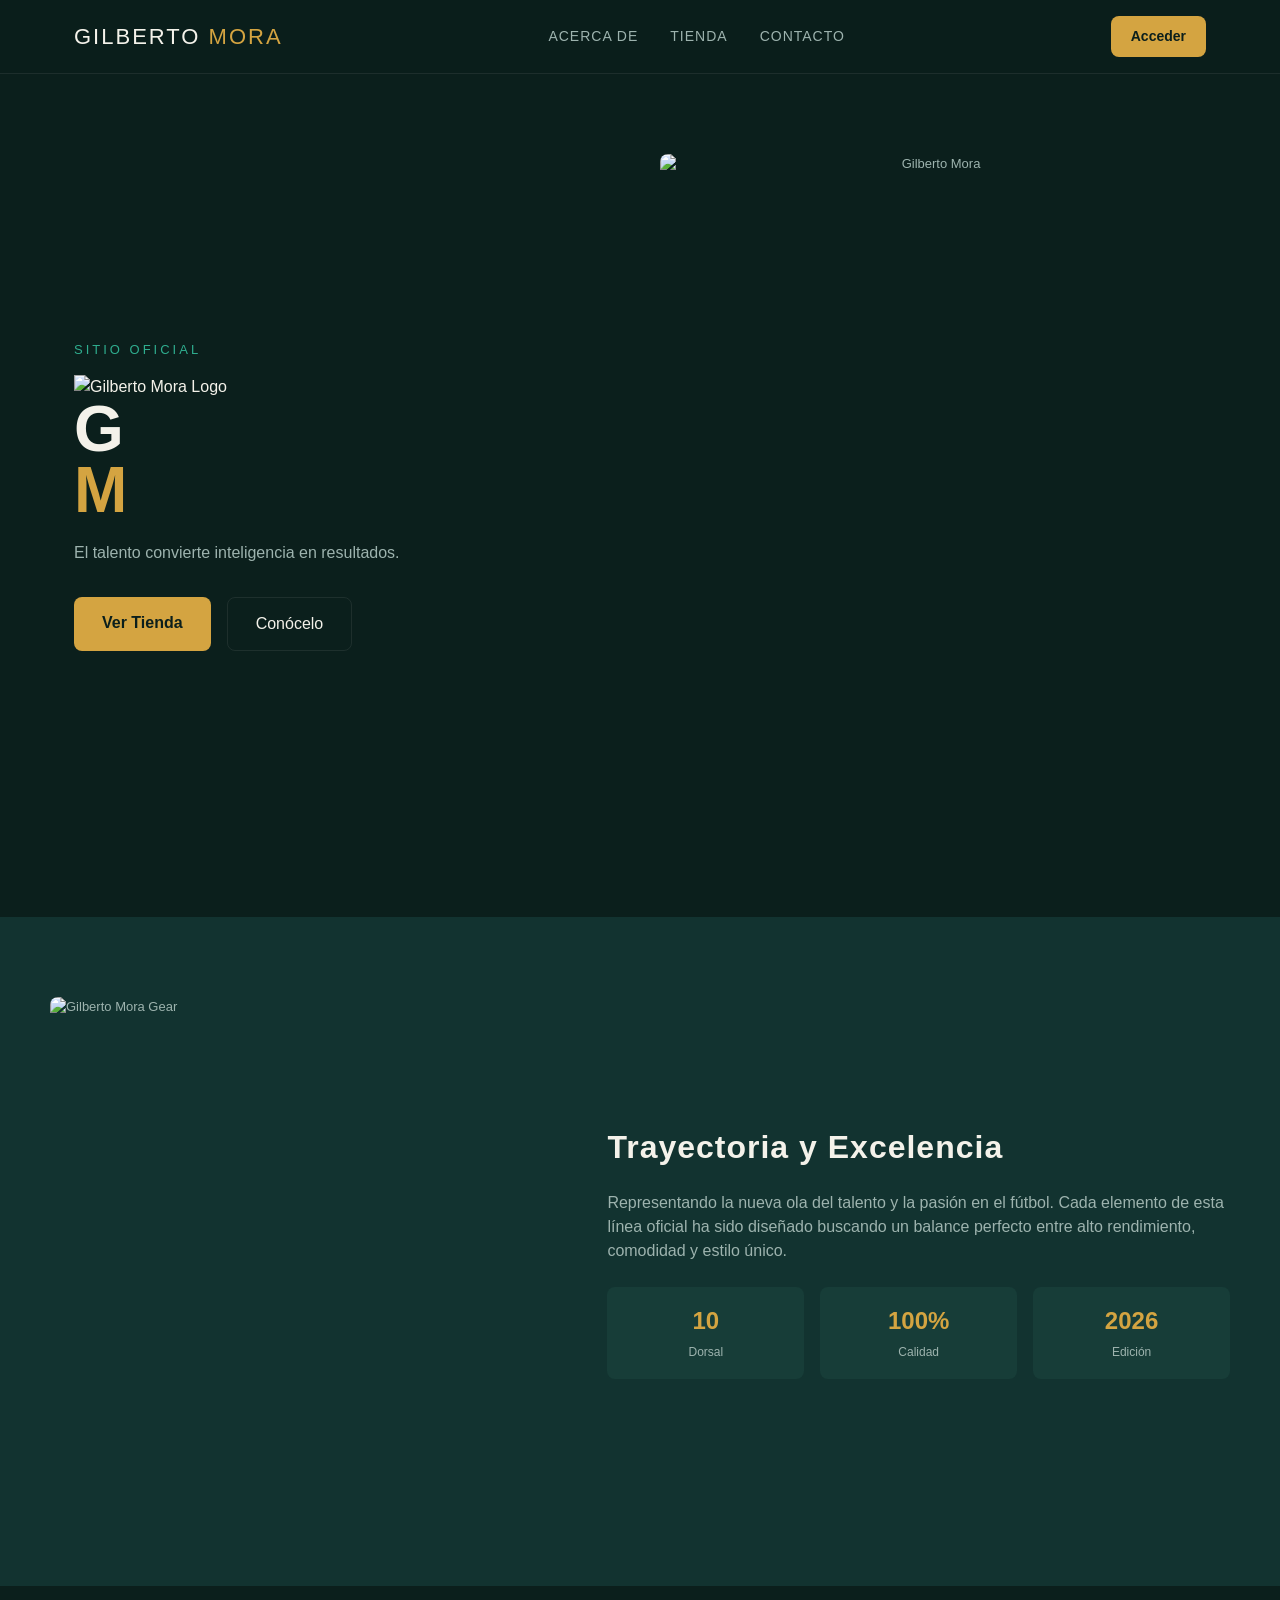
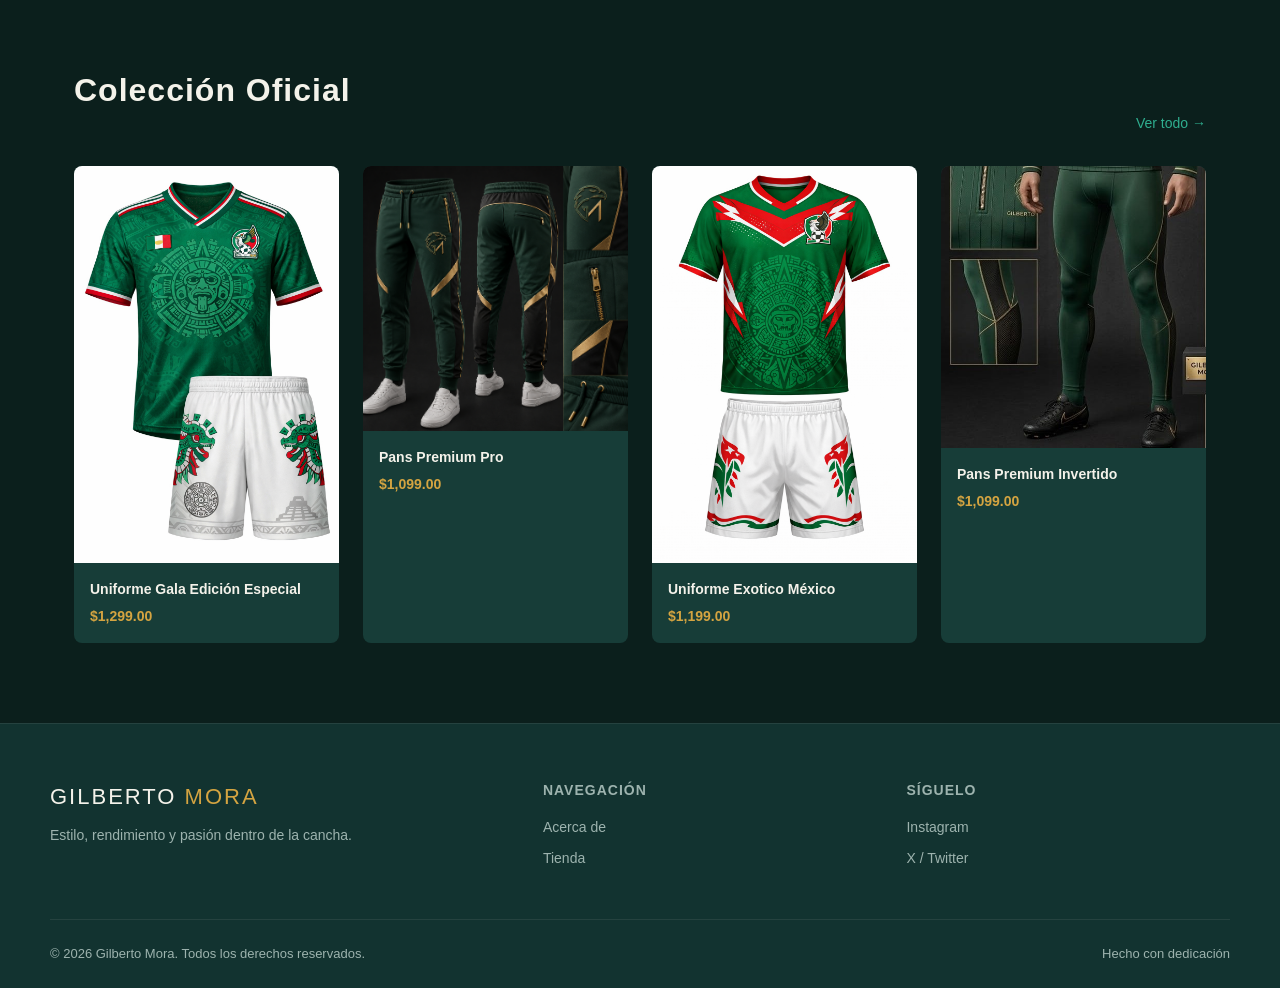
==== commit e97483be: "Merge branch 'main' into experimento_home" ====
--- a/index.html
+++ b/index.html
@@ -17,7 +17,6 @@
       <ul class="nav-links">
         <li><a href="#about">Acerca de</a></li>
         <li><a href="#store">Tienda</a></li>
-        <li><a href="#news">Noticias</a></li>
         <li><a href="#contact">Contacto</a></li>
       </ul>
       <a href="#" class="nav-cta">Acceder</a>
@@ -28,27 +27,36 @@
   <section class="hero">
     <div>
       <div class="hero-eyebrow">Sitio Oficial</div>
-      <h1>GILBERTO<br><span>MORA</span></h1>
-      <p>[ Frase / lema del jugador aquí. Reemplaza con la cita real, ej. "El talento convierte en inteligencia en el resultado." ]</p>
+      <!-- Logotipo oficial debajo del título -->
+      <div class="hero-logo-container">
+        <img src="IMAGNES GM/logo GM HD.png" alt="Gilberto Mora Logo" class="hero-brand-logo">
+      </div>
+      <h1>G<br><span>M</span></h1>
+      <p>El talento convierte inteligencia en resultados.</p>
       <div class="hero-buttons">
-        <a href="#store" class="btn-primary">Tienda oficial</a>
+        <a href="#store" class="btn-primary">Ver Tienda</a>
         <a href="#about" class="btn-secondary">Conócelo</a>
       </div>
     </div>
-    <div class="hero-image">[ Imagen principal / foto de acción ]</div>
+    <!-- Imagen del set o producto estrella corregida -->
+    <div class="hero-image" style="background: none;">
+      <img id="hero-slider"src="IMAGNES GM/gilberto mora.jpg" alt="Gilberto Mora" style="width: 100%; height: 100%; object-fit: cover; border-radius: var(--radius);">
+    </div>
   </section>
 
   <!-- ============ ACERCA DE ============ -->
   <section class="about" id="about">
     <div class="about-inner">
-      <div class="about-image">[ Foto retrato ]</div>
+      <div class="about-image" style="background: none;">
+        <img src="IMAGNES GM/poner-imagen-aqui.jpg" alt="Gilberto Mora Gear" style="width: 100%; height: 100%; object-fit: cover; border-radius: var(--radius);">
+      </div>
       <div class="about-text">
-        <h2 class="section-title">Acerca de Gilberto Mora</h2>
-        <p>[ Bio corta: trayectoria, club actual, selección, logros destacados. 2-3 líneas. ]</p>
+        <h2 class="section-title">Trayectoria y Excelencia</h2>
+        <p>Representando la nueva ola del talento y la pasión en el fútbol. Cada elemento de esta línea oficial ha sido diseñado buscando un balance perfecto entre alto rendimiento, comodidad y estilo único.</p>
         <div class="stats">
-          <div class="stat"><strong>00</strong><span>Goles</span></div>
-          <div class="stat"><strong>00</strong><span>Asistencias</span></div>
-          <div class="stat"><strong>00</strong><span>Partidos</span></div>
+          <div class="stat"><strong>10</strong><span>Dorsal</span></div>
+          <div class="stat"><strong>100%</strong><span>Calidad</span></div>
+          <div class="stat"><strong>2026</strong><span>Edición</span></div>
         </div>
       </div>
     </div>
@@ -57,36 +65,48 @@
   <!-- ============ TIENDA OFICIAL ============ -->
   <section class="store" id="store">
     <div class="store-header">
-      <h2 class="section-title">Tienda Oficial</h2>
+      <h2 class="section-title">Colección Oficial</h2>
       <a href="#">Ver todo →</a>
     </div>
     <div class="store-grid">
+      <!-- Producto 1: Chamarra 1 -->
       <div class="product-card">
-        <div class="product-image">[ Producto 1 ]</div>
+        <div class="product-image" style="background: none;">
+          <img src="IMAGNES GM/Image20260713122113.png" alt="Uniforme Gala México">
+        </div>
         <div class="product-info">
-          <h4>Nombre del producto</h4>
-          <div class="price">$0.00</div>
+          <h4>Uniforme Gala Edición Especial</h4>
+          <div class="price">$1,299.00</div>
         </div>
       </div>
+      <!-- Producto 2: Pans 1 -->
       <div class="product-card">
-        <div class="product-image">[ Producto 2 ]</div>
+        <div class="product-image" style="background: none;">
+          <img src="IMAGNES GM/pans_1.png" alt="Pans Premium">
+        </div>
         <div class="product-info">
-          <h4>Nombre del producto</h4>
-          <div class="price">$0.00</div>
+          <h4>Pans Premium Pro</h4>
+          <div class="price">$1,099.00</div>
         </div>
       </div>
+      <!-- Producto 3: Chamarra 2 -->
       <div class="product-card">
-        <div class="product-image">[ Producto 3 ]</div>
+        <div class="product-image" style="background: none;">
+          <img src="IMAGNES GM/Image20260713122118.png" alt="Uniforme Exotico México">
+        </div>
         <div class="product-info">
-          <h4>Nombre del producto</h4>
-          <div class="price">$0.00</div>
+          <h4>Uniforme Exotico México</h4>
+          <div class="price">$1,199.00</div>
         </div>
       </div>
+      <!-- Producto 4: Pans 2 -->
       <div class="product-card">
-        <div class="product-image">[ Producto 4 ]</div>
+        <div class="product-image" style="background: none;">
+          <img src="IMAGNES GM/pans_2.jpg" alt="Pans Invertido">
+        </div>
         <div class="product-info">
-          <h4>Nombre del producto</h4>
-          <div class="price">$0.00</div>
+          <h4>Pans Premium Invertido</h4>
+          <div class="price">$1,099.00</div>
         </div>
       </div>
     </div>
@@ -97,14 +117,13 @@
     <div class="footer-inner">
       <div class="footer-col">
         <div class="logo">GILBERTO <span>MORA</span></div>
-        <p style="color:var(--text-muted); font-size:14px; margin-top:12px;">[ Descripción corta / mensaje de cierre ]</p>
+        <p style="color:var(--text-muted); font-size:14px; margin-top:12px;">Estilo, rendimiento y pasión dentro de la cancha.</p>
       </div>
       <div class="footer-col">
         <h5>Navegación</h5>
         <ul>
           <li><a href="#about">Acerca de</a></li>
           <li><a href="#store">Tienda</a></li>
-          <li><a href="#news">Noticias</a></li>
         </ul>
       </div>
       <div class="footer-col">
@@ -112,7 +131,6 @@
         <ul>
           <li><a href="#">Instagram</a></li>
           <li><a href="#">X / Twitter</a></li>
-          <li><a href="#">TikTok</a></li>
         </ul>
       </div>
     </div>
@@ -121,6 +139,36 @@
       <span>Hecho con dedicación </span>
     </div>
   </footer>
+<!-- ============ SCRIPT DEL CARRUSEL AUTOMÁTICO ============ -->
+  <script>
+    // Lista con las 5 rutas de tus imágenes reales
+    const imagenes = [
+      "IMAGNES GM/gilberto mora.jpg",
+      "IMAGNES GM/gilberto mora campeon.png",
+      "IMAGNES GM/gilberto mora cancha.jpg",
+      "IMAGNES GM/gilberto mora entrene 1.jpg",
+      "IMAGNES GM/gilberto mora entrene 2.jpg"
+    ];
 
+    let indiceActual = 0;
+    const imagenHero = document.getElementById("hero-slider");
+
+    function rotarImagenes() {
+      // 1. Inicia el desvanecimiento (opacidad a 0)
+      imagenHero.classList.add("fade-out");
+
+      // 2. Espera 500ms (lo que dura la transición) para cambiar la foto y volver a mostrarla
+      setTimeout(() => {
+        indiceActual = (indiceActual + 1) % imagenes.length;
+        imagenHero.src = imagenes[indiceActual];
+        
+        // 3. Quita la clase para que regrese la opacidad a 1 de forma fluida
+        imagenHero.classList.remove("fade-out");
+      }, 500); 
+    }
+
+    // Cambiar cada 3 segundos (3000 milisegundos)
+    setInterval(rotarImagenes, 3000);
+  </script>
 </body>
 </html>
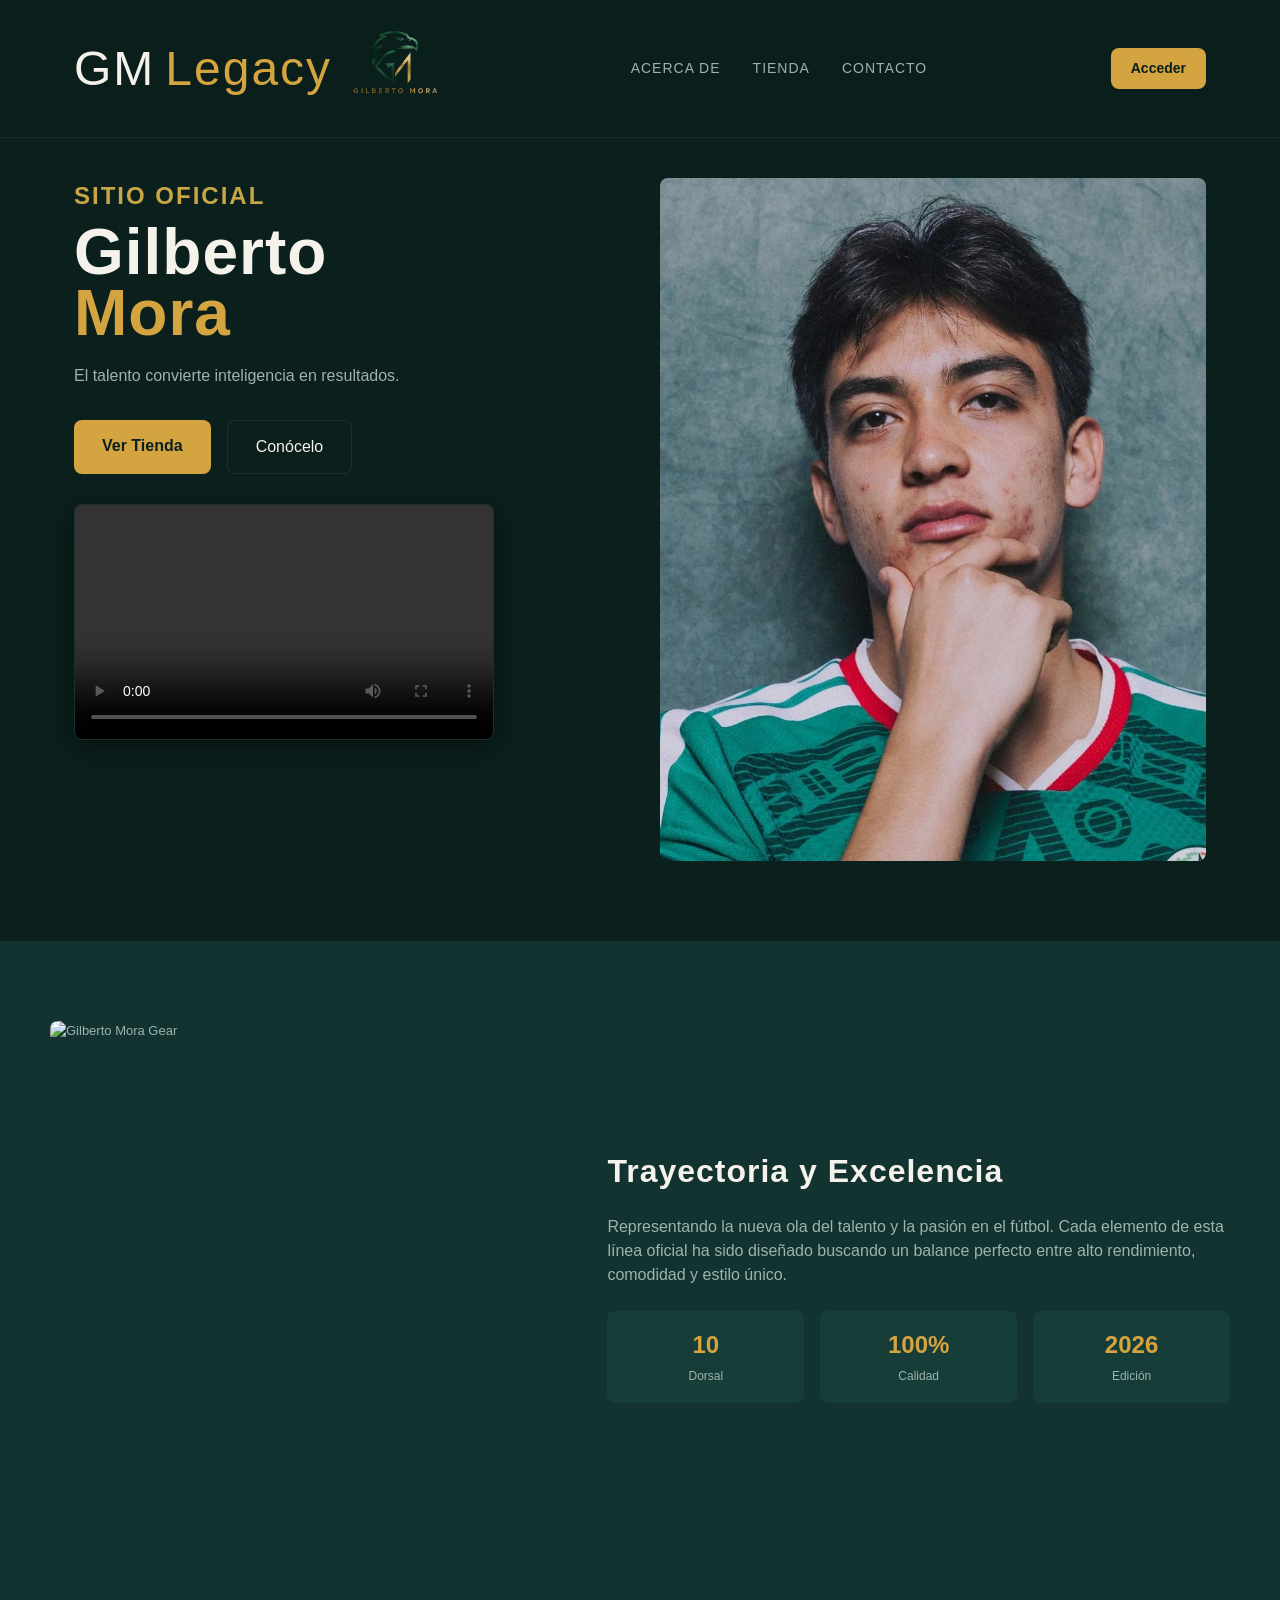
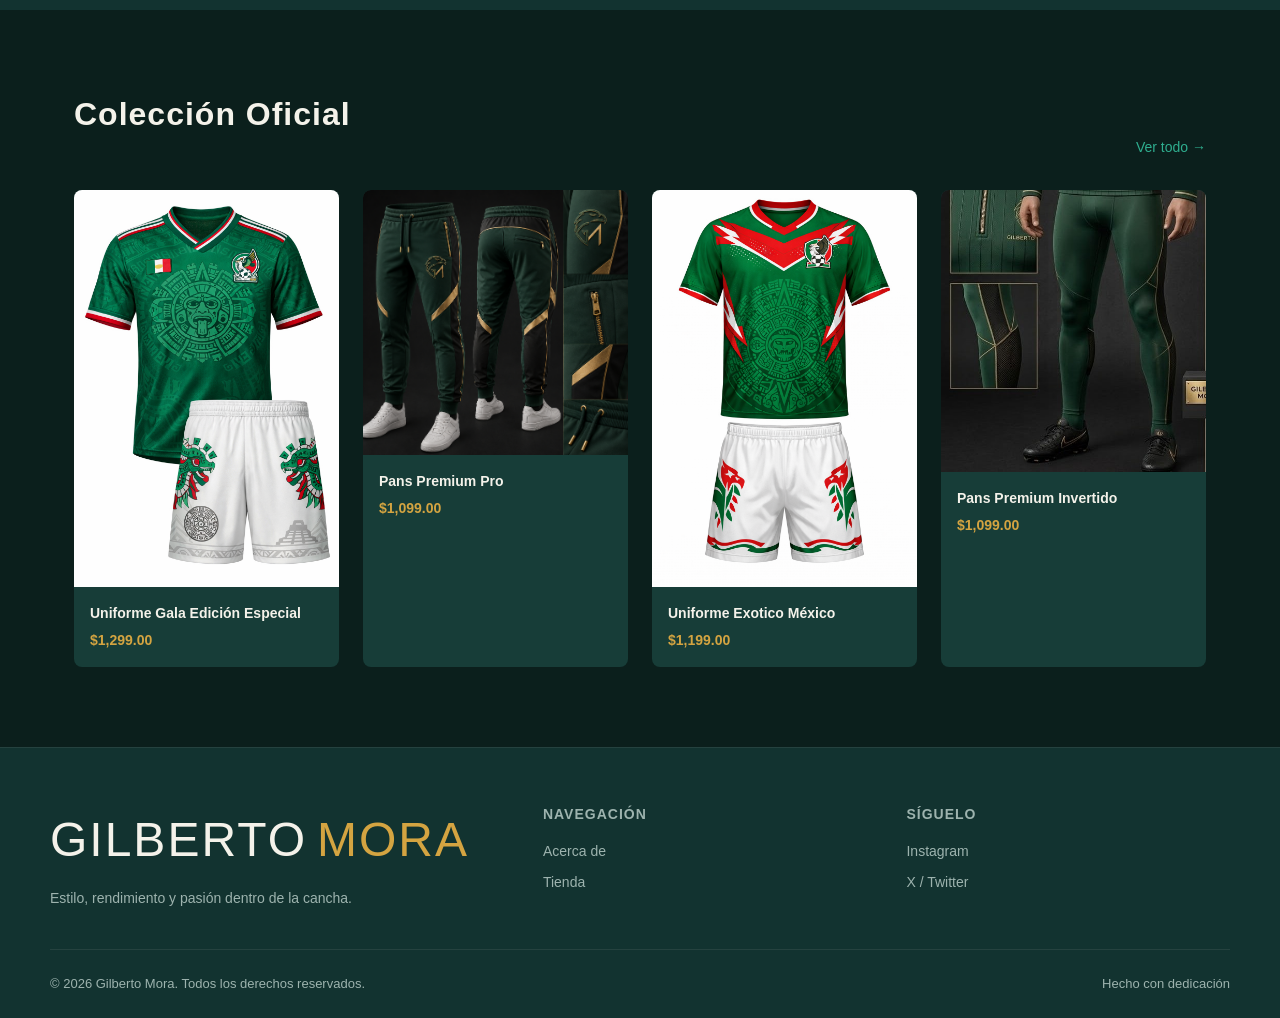
==== commit c2013254: "home optimizado" ====
--- a/index.html
+++ b/index.html
@@ -6,14 +6,349 @@
 <title>Gilberto Mora | Sitio Oficial</title>
 
 <link rel="stylesheet" href="style.css" />
-
+<style>
+    :root {
+      --font-display: "Bebas Neue", "Oswald", sans-serif; /* títulos grandes, look deportivo */
+      --font-body: "Inter", "Segoe UI", sans-serif;
+
+      --radius: 8px;
+      --max-width: 1180px;
+    }
+
+    * { box-sizing:border-box; margin:0; padding:0; }
+
+  *{ box-sizing:border-box; margin:0; padding:0; }
+
+  body{
+    background:var(--bg-primary);
+    color:var(--text-primary);
+    font-family:var(--font-body);
+    line-height:1.5;
+  }
+
+  img{ max-width:100%; display:block; }
+
+  a{ color:inherit; text-decoration:none; }
+
+  .container{
+    max-width:var(--max-width);
+    margin:0 auto;
+    padding:0 24px;
+  }
+
+  /* ============ NAV ============ */
+  header{
+    position:sticky; top:0; z-index:50;
+    background:rgba(11,31,28,0.9);
+    backdrop-filter:blur(8px);
+    border-bottom:1px solid var(--border-soft);
+  }
+
+  nav{
+    display:flex;
+    align-items:center;
+    justify-content:space-between;
+    padding:16px 24px;
+    max-width:var(--max-width);
+    margin:0 auto;
+  }
+
+  .logo{
+    font-family:var(--font-display);
+    font-size:48px;
+    letter-spacing:2px;
+    display: flex;         /* Alinea el logo y el texto en línea */
+    align-items: center;   /* Los centra verticalmente */
+    gap: 10px;             /* Espacio de separación entre el águila y el texto "GM Legacy" */
+  }
+  .logo span{ color:var(--accent-gold); }
+
+  /* Estilo específico para la imagen pequeña del menú */
+  .nav-logo-img {
+    height: 105px;          /* Tamaño discreto y elegante para la barra superior */
+    width: auto;
+  }
+
+  .nav-links{
+    display:flex;
+    gap:32px;
+    list-style:none;
+    font-size:14px;
+    text-transform:uppercase;
+    letter-spacing:1px;
+    color:var(--text-muted);
+  }
+  .nav-links a:hover{ color:var(--accent-gold); }
+
+  .nav-cta{
+    background:var(--accent-gold);
+    color:#0b1f1c;
+    padding:10px 20px;
+    border-radius:var(--radius);
+    font-weight:600;
+    font-size:14px;
+  }
+
+  /* ============ HERO ============ */
+  .hero{
+    display:grid;
+    grid-template-columns:1fr 1fr;
+    align-items: start; /* ¡Cambiado de center a start para subir el bloque! */
+    gap:40px;
+    padding: 40px 24px 80px; /* Reducimos espacio arriba (40px) y mantenemos holgura abajo (80px) */
+    max-width:var(--max-width);
+    margin:0 auto;
+  }
+
+  .hero-eyebrow{
+    color: #C8A646; /* Dorado Metálico */
+    font-size: 24px;
+    text-transform: uppercase;
+    letter-spacing: 2px;
+    font-weight: 600;
+    margin-bottom: 8px;
+  }
+
+  .hero h1{
+    font-family:var(--font-display);
+    font-size:64px;
+    line-height:0.95;
+    letter-spacing:1px;
+  }
+  .hero h1 span{ color:var(--accent-gold); }
+
+  .hero p{
+    color:var(--text-muted);
+    margin:20px 0 32px;
+    max-width:420px;
+  }
+
+  .hero-buttons{ display:flex; gap:16px; }
+  .hero-video-container {
+    margin-top: 30px;
+    width: 100%;
+    max-width: 420px;
+    aspect-ratio: 16 / 9;
+    border-radius: var(--radius);
+    overflow: hidden;
+    box-shadow: 0 8px 24px rgba(0, 0, 0, 0.4);
+    border: 1px solid var(--border-soft);
+  }
+
+  .hero-video-container iframe {
+    width: 100%;
+    height: 100%;
+    display: block;
+  }
+  /* ============ ESTILOS DEL LOGOTIPO (GM LEGACY) ============ */
+  .hero-logo-container {
+    margin: 10px 0 15px 0; /* Espaciado equilibrado */
+    display: flex;
+    justify-content: flex-start; /* Alineación a la izquierda */
+    
+  }
+
+  .hero-brand-logo {
+    height: 120px; /* Tamaño ideal y controlado para que no se vea gigante */
+    width: auto;   /* Evita que la imagen se deforme */
+    object-fit: contain;
+    filter: drop-shadow(0px 4px 12px rgba(0,0,0,0.3)); /* Realce metálico */
+  }
+
+  .btn-primary{
+    background:var(--accent-gold);
+    color:#0b1f1c;
+    padding:14px 28px;
+    border-radius:var(--radius);
+    font-weight:600;
+    display:inline-block;
+  }
+  .btn-secondary{
+    border:1px solid var(--border-soft);
+    color:var(--text-primary);
+    padding:14px 28px;
+    border-radius:var(--radius);
+    display:inline-block;
+  }
+
+  .hero-image{
+    background:var(--bg-card);
+    border-radius:var(--radius);
+    aspect-ratio:4/5;
+    display:flex;
+    align-items:center;
+    justify-content:center;
+    color:var(--text-muted);
+    font-size:13px;
+    text-align:center;
+    /* ============ ANIMACIÓN DEL CARRUSEL ============ */
+  #hero-slider {
+    transition: opacity 0.5s ease-in-out; /* Controla la velocidad del desvanecimiento */
+    opacity: 1;
+  }
+
+  #hero-slider.fade-out {
+    opacity: 0;
+  }
+  }
+
+  /* ============ SECCIÓN: ACERCA DE ============ */
+  .about{
+    background:var(--bg-secondary);
+    padding:80px 24px;
+  }
+
+  .about-inner{
+    max-width:var(--max-width);
+    margin:0 auto;
+    display:grid;
+    grid-template-columns:0.9fr 1.1fr;
+    gap:48px;
+    align-items:center;
+  }
+
+  .about-image{
+    background:var(--bg-card);
+    border-radius:var(--radius);
+    aspect-ratio:1/1;
+    display:flex;
+    align-items:center;
+    justify-content:center;
+    color:var(--text-muted);
+    font-size:13px;
+  }
+
+  .section-title{
+    font-family:var(--font-display);
+    font-size:32px;
+    letter-spacing:1px;
+    margin-bottom:20px;
+  }
+
+  .about-text p{ color:var(--text-muted); margin-bottom:24px; }
+
+  .stats{
+    display:grid;
+    grid-template-columns:repeat(3,1fr);
+    gap:16px;
+  }
+
+  .stat{
+    background:var(--bg-card);
+    border-radius:var(--radius);
+    padding:16px;
+    text-align:center;
+  }
+  .stat strong{
+    display:block;
+    font-family:var(--font-display);
+    font-size:24px;
+    color:var(--accent-gold);
+  }
+  .stat span{ font-size:12px; color:var(--text-muted); }
+
+  /* ============ TIENDA OFICIAL ============ */
+  .store{
+    padding:80px 24px;
+    max-width:var(--max-width);
+    margin:0 auto;
+  }
+
+  .store-header{
+    display:flex;
+    justify-content:space-between;
+    align-items:flex-end;
+    margin-bottom:32px;
+  }
+
+  .store-header a{ color:var(--accent-teal); font-size:14px; }
+
+  .store-grid{
+    display:grid;
+    grid-template-columns:repeat(4,1fr);
+    gap:24px;
+  }
+
+  .product-card{
+    background:var(--bg-card);
+    border-radius:var(--radius);
+    overflow:hidden;
+  }
+
+  .product-image{
+    aspect-ratio:1/1;
+    background:var(--bg-secondary);
+    display:flex;
+    align-items:center;
+    justify-content:center;
+    color:var(--text-muted);
+    font-size:12px;
+  }
+
+  .product-info{ padding:16px; }
+  .product-info h4{ font-size:14px; margin-bottom:6px; }
+  .product-info .price{ color:var(--accent-gold); font-weight:600; font-size:14px; }
+
+  /* ============ FOOTER ============ */
+  footer{
+    background:var(--bg-secondary);
+    border-top:1px solid var(--border-soft);
+    padding:56px 24px 24px;
+  }
+
+  .footer-inner{
+    max-width:var(--max-width);
+    margin:0 auto;
+    display:grid;
+    grid-template-columns:1.4fr 1fr 1fr;
+    gap:40px;
+    margin-bottom:40px;
+  }
+
+  .footer-col h5{
+    font-size:14px;
+    text-transform:uppercase;
+    letter-spacing:1px;
+    margin-bottom:16px;
+    color:var(--text-muted);
+  }
+
+  .footer-col ul{ list-style:none; }
+  .footer-col li{ margin-bottom:10px; font-size:14px; color:var(--text-muted); }
+  .footer-col li a:hover{ color:var(--accent-gold); }
+
+  .footer-bottom{
+    max-width:var(--max-width);
+    margin:0 auto;
+    padding-top:24px;
+    border-top:1px solid var(--border-soft);
+    font-size:13px;
+    color:var(--text-muted);
+    display:flex;
+    justify-content:space-between;
+  }
+
+  /* ============ RESPONSIVE ============ */
+  @media (max-width:900px){
+    .hero, .about-inner{ grid-template-columns:1fr; }
+    .store-grid{ grid-template-columns:repeat(2,1fr); }
+    .footer-inner{ grid-template-columns:1fr; }
+    .nav-links{ display:none; } /* pendiente: menú móvil */
+    .hero h1{ font-size:44px; }
+  }
+
+</style>
 </head>
 <body>
 
   <!-- ============ NAV ============ -->
   <header>
     <nav>
-      <div class="logo">GILBERTO <span>MORA</span></div>
+      <div class="logo">
+        <!-- Logo pequeño al lado del texto -->
+          GM <span>Legacy</span>
+        <img src="IMAGNES GM/logo GM HD.png" alt="Gilberto Mora Logo" class="nav-logo-img">
+      </div>
       <ul class="nav-links">
         <li><a href="#about">Acerca de</a></li>
         <li><a href="#store">Tienda</a></li>
@@ -22,20 +357,24 @@
       <a href="#" class="nav-cta">Acceder</a>
     </nav>
   </header>
-
   <!-- ============ HERO ============ -->
   <section class="hero">
     <div>
       <div class="hero-eyebrow">Sitio Oficial</div>
-      <!-- Logotipo oficial debajo del título -->
-      <div class="hero-logo-container">
-        <img src="IMAGNES GM/logo GM HD.png" alt="Gilberto Mora Logo" class="hero-brand-logo">
-      </div>
-      <h1>G<br><span>M</span></h1>
+     
+      <h1>Gilberto<br><span>Mora</span></h1>
       <p>El talento convierte inteligencia en resultados.</p>
       <div class="hero-buttons">
         <a href="#store" class="btn-primary">Ver Tienda</a>
         <a href="#about" class="btn-secondary">Conócelo</a>
+      </div>
+      <!-- ============ VIDEO LOCAL MP4 CORREGIDO ============ -->
+      <div class="hero-video-container">
+        <video width="100%" height="100%" controls preload="auto" style="display:block; object-fit:cover;">
+          <source src="IMAGNES GM/jugadas.mp4" type="video/mp4">
+          <source src="IMAGNES%20GM/jugadas.mp4" type="video/mp4">
+          Tu navegador no soporta videos.
+        </video>
       </div>
     </div>
     <!-- Imagen del set o producto estrella corregida -->
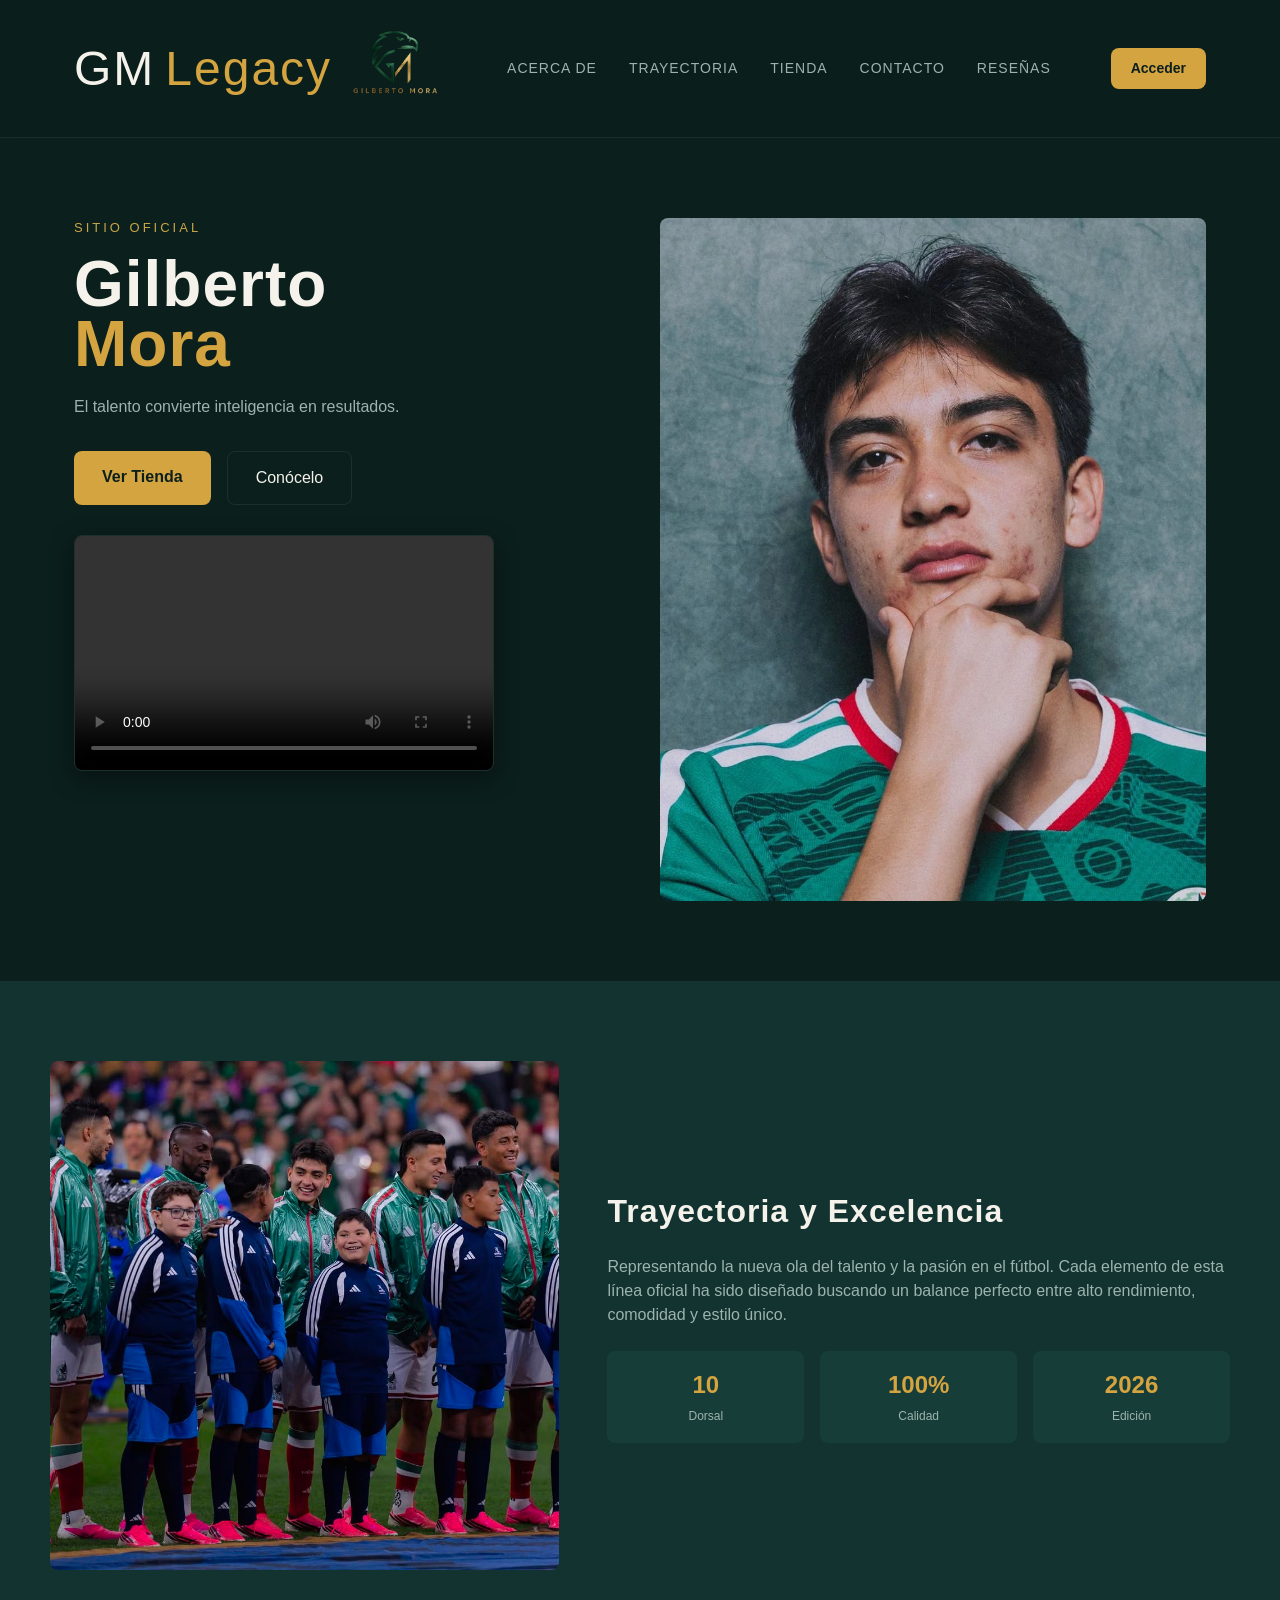
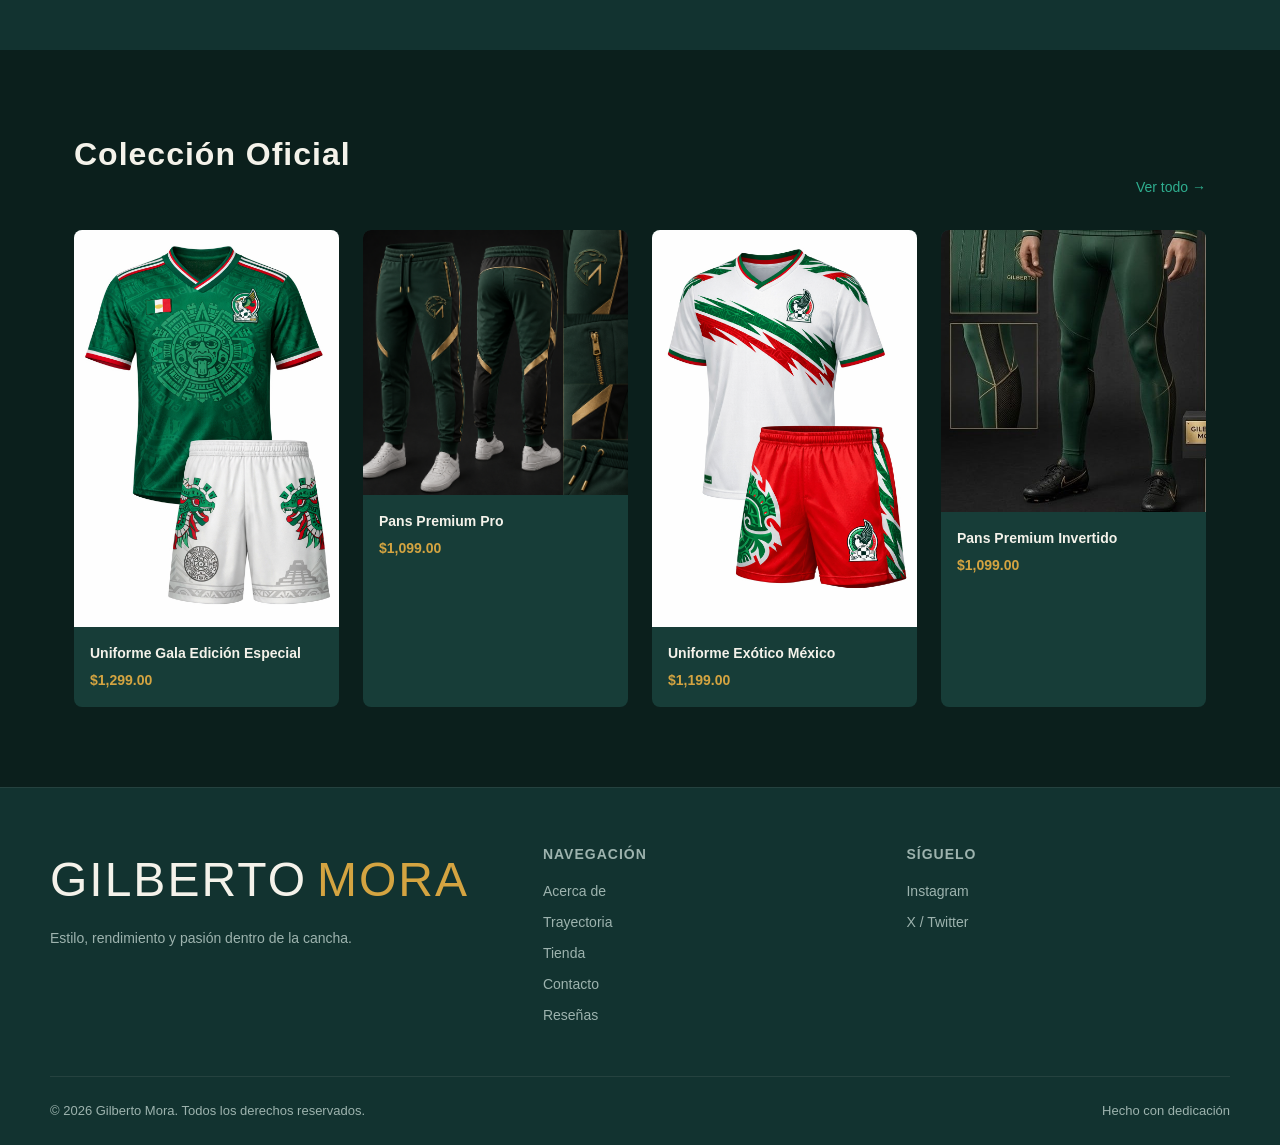
==== commit 8e8e0052: "Reparacion del index" ====
--- a/index.html
+++ b/index.html
@@ -1,343 +1,11 @@
 <!DOCTYPE html>
 <html lang="es">
 <head>
-<meta charset="UTF-8">
-<meta name="viewport" content="width=device-width, initial-scale=1.0">
-<title>Gilberto Mora | Sitio Oficial</title>
-
-<link rel="stylesheet" href="style.css" />
-<style>
-    :root {
-      --font-display: "Bebas Neue", "Oswald", sans-serif; /* títulos grandes, look deportivo */
-      --font-body: "Inter", "Segoe UI", sans-serif;
-
-      --radius: 8px;
-      --max-width: 1180px;
-    }
-
-    * { box-sizing:border-box; margin:0; padding:0; }
-
-  *{ box-sizing:border-box; margin:0; padding:0; }
-
-  body{
-    background:var(--bg-primary);
-    color:var(--text-primary);
-    font-family:var(--font-body);
-    line-height:1.5;
-  }
-
-  img{ max-width:100%; display:block; }
-
-  a{ color:inherit; text-decoration:none; }
-
-  .container{
-    max-width:var(--max-width);
-    margin:0 auto;
-    padding:0 24px;
-  }
-
-  /* ============ NAV ============ */
-  header{
-    position:sticky; top:0; z-index:50;
-    background:rgba(11,31,28,0.9);
-    backdrop-filter:blur(8px);
-    border-bottom:1px solid var(--border-soft);
-  }
-
-  nav{
-    display:flex;
-    align-items:center;
-    justify-content:space-between;
-    padding:16px 24px;
-    max-width:var(--max-width);
-    margin:0 auto;
-  }
-
-  .logo{
-    font-family:var(--font-display);
-    font-size:48px;
-    letter-spacing:2px;
-    display: flex;         /* Alinea el logo y el texto en línea */
-    align-items: center;   /* Los centra verticalmente */
-    gap: 10px;             /* Espacio de separación entre el águila y el texto "GM Legacy" */
-  }
-  .logo span{ color:var(--accent-gold); }
-
-  /* Estilo específico para la imagen pequeña del menú */
-  .nav-logo-img {
-    height: 105px;          /* Tamaño discreto y elegante para la barra superior */
-    width: auto;
-  }
-
-  .nav-links{
-    display:flex;
-    gap:32px;
-    list-style:none;
-    font-size:14px;
-    text-transform:uppercase;
-    letter-spacing:1px;
-    color:var(--text-muted);
-  }
-  .nav-links a:hover{ color:var(--accent-gold); }
-
-  .nav-cta{
-    background:var(--accent-gold);
-    color:#0b1f1c;
-    padding:10px 20px;
-    border-radius:var(--radius);
-    font-weight:600;
-    font-size:14px;
-  }
-
-  /* ============ HERO ============ */
-  .hero{
-    display:grid;
-    grid-template-columns:1fr 1fr;
-    align-items: start; /* ¡Cambiado de center a start para subir el bloque! */
-    gap:40px;
-    padding: 40px 24px 80px; /* Reducimos espacio arriba (40px) y mantenemos holgura abajo (80px) */
-    max-width:var(--max-width);
-    margin:0 auto;
-  }
-
-  .hero-eyebrow{
-    color: #C8A646; /* Dorado Metálico */
-    font-size: 24px;
-    text-transform: uppercase;
-    letter-spacing: 2px;
-    font-weight: 600;
-    margin-bottom: 8px;
-  }
-
-  .hero h1{
-    font-family:var(--font-display);
-    font-size:64px;
-    line-height:0.95;
-    letter-spacing:1px;
-  }
-  .hero h1 span{ color:var(--accent-gold); }
-
-  .hero p{
-    color:var(--text-muted);
-    margin:20px 0 32px;
-    max-width:420px;
-  }
-
-  .hero-buttons{ display:flex; gap:16px; }
-  .hero-video-container {
-    margin-top: 30px;
-    width: 100%;
-    max-width: 420px;
-    aspect-ratio: 16 / 9;
-    border-radius: var(--radius);
-    overflow: hidden;
-    box-shadow: 0 8px 24px rgba(0, 0, 0, 0.4);
-    border: 1px solid var(--border-soft);
-  }
-
-  .hero-video-container iframe {
-    width: 100%;
-    height: 100%;
-    display: block;
-  }
-  /* ============ ESTILOS DEL LOGOTIPO (GM LEGACY) ============ */
-  .hero-logo-container {
-    margin: 10px 0 15px 0; /* Espaciado equilibrado */
-    display: flex;
-    justify-content: flex-start; /* Alineación a la izquierda */
-    
-  }
-
-  .hero-brand-logo {
-    height: 120px; /* Tamaño ideal y controlado para que no se vea gigante */
-    width: auto;   /* Evita que la imagen se deforme */
-    object-fit: contain;
-    filter: drop-shadow(0px 4px 12px rgba(0,0,0,0.3)); /* Realce metálico */
-  }
-
-  .btn-primary{
-    background:var(--accent-gold);
-    color:#0b1f1c;
-    padding:14px 28px;
-    border-radius:var(--radius);
-    font-weight:600;
-    display:inline-block;
-  }
-  .btn-secondary{
-    border:1px solid var(--border-soft);
-    color:var(--text-primary);
-    padding:14px 28px;
-    border-radius:var(--radius);
-    display:inline-block;
-  }
-
-  .hero-image{
-    background:var(--bg-card);
-    border-radius:var(--radius);
-    aspect-ratio:4/5;
-    display:flex;
-    align-items:center;
-    justify-content:center;
-    color:var(--text-muted);
-    font-size:13px;
-    text-align:center;
-    /* ============ ANIMACIÓN DEL CARRUSEL ============ */
-  #hero-slider {
-    transition: opacity 0.5s ease-in-out; /* Controla la velocidad del desvanecimiento */
-    opacity: 1;
-  }
-
-  #hero-slider.fade-out {
-    opacity: 0;
-  }
-  }
-
-  /* ============ SECCIÓN: ACERCA DE ============ */
-  .about{
-    background:var(--bg-secondary);
-    padding:80px 24px;
-  }
-
-  .about-inner{
-    max-width:var(--max-width);
-    margin:0 auto;
-    display:grid;
-    grid-template-columns:0.9fr 1.1fr;
-    gap:48px;
-    align-items:center;
-  }
-
-  .about-image{
-    background:var(--bg-card);
-    border-radius:var(--radius);
-    aspect-ratio:1/1;
-    display:flex;
-    align-items:center;
-    justify-content:center;
-    color:var(--text-muted);
-    font-size:13px;
-  }
-
-  .section-title{
-    font-family:var(--font-display);
-    font-size:32px;
-    letter-spacing:1px;
-    margin-bottom:20px;
-  }
-
-  .about-text p{ color:var(--text-muted); margin-bottom:24px; }
-
-  .stats{
-    display:grid;
-    grid-template-columns:repeat(3,1fr);
-    gap:16px;
-  }
-
-  .stat{
-    background:var(--bg-card);
-    border-radius:var(--radius);
-    padding:16px;
-    text-align:center;
-  }
-  .stat strong{
-    display:block;
-    font-family:var(--font-display);
-    font-size:24px;
-    color:var(--accent-gold);
-  }
-  .stat span{ font-size:12px; color:var(--text-muted); }
-
-  /* ============ TIENDA OFICIAL ============ */
-  .store{
-    padding:80px 24px;
-    max-width:var(--max-width);
-    margin:0 auto;
-  }
-
-  .store-header{
-    display:flex;
-    justify-content:space-between;
-    align-items:flex-end;
-    margin-bottom:32px;
-  }
-
-  .store-header a{ color:var(--accent-teal); font-size:14px; }
-
-  .store-grid{
-    display:grid;
-    grid-template-columns:repeat(4,1fr);
-    gap:24px;
-  }
-
-  .product-card{
-    background:var(--bg-card);
-    border-radius:var(--radius);
-    overflow:hidden;
-  }
-
-  .product-image{
-    aspect-ratio:1/1;
-    background:var(--bg-secondary);
-    display:flex;
-    align-items:center;
-    justify-content:center;
-    color:var(--text-muted);
-    font-size:12px;
-  }
-
-  .product-info{ padding:16px; }
-  .product-info h4{ font-size:14px; margin-bottom:6px; }
-  .product-info .price{ color:var(--accent-gold); font-weight:600; font-size:14px; }
-
-  /* ============ FOOTER ============ */
-  footer{
-    background:var(--bg-secondary);
-    border-top:1px solid var(--border-soft);
-    padding:56px 24px 24px;
-  }
-
-  .footer-inner{
-    max-width:var(--max-width);
-    margin:0 auto;
-    display:grid;
-    grid-template-columns:1.4fr 1fr 1fr;
-    gap:40px;
-    margin-bottom:40px;
-  }
-
-  .footer-col h5{
-    font-size:14px;
-    text-transform:uppercase;
-    letter-spacing:1px;
-    margin-bottom:16px;
-    color:var(--text-muted);
-  }
-
-  .footer-col ul{ list-style:none; }
-  .footer-col li{ margin-bottom:10px; font-size:14px; color:var(--text-muted); }
-  .footer-col li a:hover{ color:var(--accent-gold); }
-
-  .footer-bottom{
-    max-width:var(--max-width);
-    margin:0 auto;
-    padding-top:24px;
-    border-top:1px solid var(--border-soft);
-    font-size:13px;
-    color:var(--text-muted);
-    display:flex;
-    justify-content:space-between;
-  }
-
-  /* ============ RESPONSIVE ============ */
-  @media (max-width:900px){
-    .hero, .about-inner{ grid-template-columns:1fr; }
-    .store-grid{ grid-template-columns:repeat(2,1fr); }
-    .footer-inner{ grid-template-columns:1fr; }
-    .nav-links{ display:none; } /* pendiente: menú móvil */
-    .hero h1{ font-size:44px; }
-  }
-
-</style>
+  <meta charset="UTF-8">
+  <meta name="viewport" content="width=device-width, initial-scale=1.0">
+  <title>Gilberto Mora | Sitio Oficial</title>
+  <link rel="stylesheet" href="style.css" />
+  
 </head>
 <body>
 
@@ -345,41 +13,43 @@
   <header>
     <nav>
       <div class="logo">
-        <!-- Logo pequeño al lado del texto -->
-          GM <span>Legacy</span>
-        <img src="IMAGNES GM/logo GM HD.png" alt="Gilberto Mora Logo" class="nav-logo-img">
+        GM <span>Legacy</span>
+        <img src="IMAGENES GM/logo_GM_HD.png" alt="Gilberto Mora Logo" class="nav-logo-img">
       </div>
       <ul class="nav-links">
-        <li><a href="#about">Acerca de</a></li>
-        <li><a href="#store">Tienda</a></li>
-        <li><a href="#contact">Contacto</a></li>
+        <li><a href="about.html">Acerca de</a></li>
+        <li><a href="trayectoria.html">Trayectoria</a></li>
+        <li><a href="tienda.html">Tienda</a></li>
+        <li><a href="contacto.html">Contacto</a></li>
+        <li><a href="reseñas.html">Reseñas</a></li>
       </ul>
       <a href="#" class="nav-cta">Acceder</a>
     </nav>
   </header>
+
   <!-- ============ HERO ============ -->
   <section class="hero">
     <div>
       <div class="hero-eyebrow">Sitio Oficial</div>
-     
       <h1>Gilberto<br><span>Mora</span></h1>
       <p>El talento convierte inteligencia en resultados.</p>
       <div class="hero-buttons">
         <a href="#store" class="btn-primary">Ver Tienda</a>
         <a href="#about" class="btn-secondary">Conócelo</a>
       </div>
-      <!-- ============ VIDEO LOCAL MP4 CORREGIDO ============ -->
+
+      <!-- Video -->
       <div class="hero-video-container">
         <video width="100%" height="100%" controls preload="auto" style="display:block; object-fit:cover;">
-          <source src="IMAGNES GM/jugadas.mp4" type="video/mp4">
-          <source src="IMAGNES%20GM/jugadas.mp4" type="video/mp4">
+          <source src="IMAGENES GM/jugadas.mp4" type="video/mp4">
           Tu navegador no soporta videos.
         </video>
       </div>
     </div>
-    <!-- Imagen del set o producto estrella corregida -->
+
+    <!-- Imagen principal -->
     <div class="hero-image" style="background: none;">
-      <img id="hero-slider"src="IMAGNES GM/gilberto mora.jpg" alt="Gilberto Mora" style="width: 100%; height: 100%; object-fit: cover; border-radius: var(--radius);">
+      <img id="hero-slider" src="IMAGENES GM/gilberto_mora.jpg" alt="Gilberto Mora" style="width: 100%; height: 100%; object-fit: cover; border-radius: var(--radius);">
     </div>
   </section>
 
@@ -387,7 +57,7 @@
   <section class="about" id="about">
     <div class="about-inner">
       <div class="about-image" style="background: none;">
-        <img src="IMAGNES GM/poner-imagen-aqui.jpg" alt="Gilberto Mora Gear" style="width: 100%; height: 100%; object-fit: cover; border-radius: var(--radius);">
+        <img src="IMAGENES GM/moritaformado.jpg" alt="Gilberto Mora Gear" style="width: 100%; height: 100%; object-fit: cover; border-radius: var(--radius);">
       </div>
       <div class="about-text">
         <h2 class="section-title">Trayectoria y Excelencia</h2>
@@ -405,43 +75,43 @@
   <section class="store" id="store">
     <div class="store-header">
       <h2 class="section-title">Colección Oficial</h2>
-      <a href="#">Ver todo →</a>
+      <a href="Tienda.html">Ver todo →</a>
     </div>
     <div class="store-grid">
-      <!-- Producto 1: Chamarra 1 -->
+      <!-- Producto 1 -->
       <div class="product-card">
-        <div class="product-image" style="background: none;">
-          <img src="IMAGNES GM/Image20260713122113.png" alt="Uniforme Gala México">
+        <div class="product-image">
+          <img src="IMAGENES GM/Image20260713122113.png" alt="Uniforme Gala México">
         </div>
         <div class="product-info">
           <h4>Uniforme Gala Edición Especial</h4>
           <div class="price">$1,299.00</div>
         </div>
       </div>
-      <!-- Producto 2: Pans 1 -->
+      <!-- Producto 2 -->
       <div class="product-card">
-        <div class="product-image" style="background: none;">
-          <img src="IMAGNES GM/pans_1.png" alt="Pans Premium">
+        <div class="product-image">
+          <img src="IMAGENES GM/pans_1.png" alt="Pans Premium">
         </div>
         <div class="product-info">
           <h4>Pans Premium Pro</h4>
           <div class="price">$1,099.00</div>
         </div>
       </div>
-      <!-- Producto 3: Chamarra 2 -->
+      <!-- Producto 3 -->
       <div class="product-card">
-        <div class="product-image" style="background: none;">
-          <img src="IMAGNES GM/Image20260713122118.png" alt="Uniforme Exotico México">
+        <div class="product-image">
+          <img src="IMAGENES GM/Image20260713122104.png" alt="Uniforme Exótico México">
         </div>
         <div class="product-info">
-          <h4>Uniforme Exotico México</h4>
+          <h4>Uniforme Exótico México</h4>
           <div class="price">$1,199.00</div>
         </div>
       </div>
-      <!-- Producto 4: Pans 2 -->
+      <!-- Producto 4 -->
       <div class="product-card">
-        <div class="product-image" style="background: none;">
-          <img src="IMAGNES GM/pans_2.jpg" alt="Pans Invertido">
+        <div class="product-image">
+          <img src="IMAGENES GM/pans_2.jpg" alt="Pans Invertido">
         </div>
         <div class="product-info">
           <h4>Pans Premium Invertido</h4>
@@ -461,8 +131,11 @@
       <div class="footer-col">
         <h5>Navegación</h5>
         <ul>
-          <li><a href="#about">Acerca de</a></li>
-          <li><a href="#store">Tienda</a></li>
+          <li><a href="about.html">Acerca de</a></li>
+          <li><a href="trayectoria.html">Trayectoria</a></li>
+          <li><a href="tienda.html">Tienda</a></li>
+          <li><a href="contacto.html">Contacto</a></li>
+          <li><a href="reseñas.html">Reseñas</a></li>
         </ul>
       </div>
       <div class="footer-col">
@@ -475,39 +148,38 @@
     </div>
     <div class="footer-bottom">
       <span>© 2026 Gilberto Mora. Todos los derechos reservados.</span>
-      <span>Hecho con dedicación </span>
+      <span>Hecho con dedicación</span>
     </div>
   </footer>
-<!-- ============ SCRIPT DEL CARRUSEL AUTOMÁTICO ============ -->
+
+  <!-- ============ SCRIPT DEL CARRUSEL AUTOMÁTICO ============ -->
   <script>
-    // Lista con las 5 rutas de tus imágenes reales
-    const imagenes = [
-      "IMAGNES GM/gilberto mora.jpg",
-      "IMAGNES GM/gilberto mora campeon.png",
-      "IMAGNES GM/gilberto mora cancha.jpg",
-      "IMAGNES GM/gilberto mora entrene 1.jpg",
-      "IMAGNES GM/gilberto mora entrene 2.jpg"
-    ];
+  const imagenes = [
+    "IMAGENES GM/gilberto_mora.jpg",
+    "IMAGENES GM/gilberto_mora_campeon.png",
+    "IMAGENES GM/gilberto_mora_cancha.jpg",
+    "IMAGENES GM/gilberto_mora_entrene_1.jpg",
+    "IMAGENES GM/gilberto_mora_entrene_2.jpg"
+  ];
 
-    let indiceActual = 0;
-    const imagenHero = document.getElementById("hero-slider");
+  let indiceActual = 0;
+  const imagenHero = document.getElementById("hero-slider");
 
-    function rotarImagenes() {
-      // 1. Inicia el desvanecimiento (opacidad a 0)
-      imagenHero.classList.add("fade-out");
+  function rotarImagenes() {
+    imagenHero.classList.add("fade-out");
+    setTimeout(() => {
+      indiceActual = (indiceActual + 1) % imagenes.length;
+      imagenHero.src = imagenes[indiceActual];
+      imagenHero.classList.remove("fade-out");
+    }, 500);
+  }
 
-      // 2. Espera 500ms (lo que dura la transición) para cambiar la foto y volver a mostrarla
-      setTimeout(() => {
-        indiceActual = (indiceActual + 1) % imagenes.length;
-        imagenHero.src = imagenes[indiceActual];
-        
-        // 3. Quita la clase para que regrese la opacidad a 1 de forma fluida
-        imagenHero.classList.remove("fade-out");
-      }, 500); 
-    }
+  setInterval(rotarImagenes, 3000);
+</script>
 
-    // Cambiar cada 3 segundos (3000 milisegundos)
-    setInterval(rotarImagenes, 3000);
-  </script>
+
+  <!-- Bootstrap JS -->
+  <script src="https://cdn.jsdelivr.net/npm/bootstrap@5.3.7/dist/js/bootstrap.bundle.min.js"></script>
+
 </body>
 </html>
--- a/style.css
+++ b/style.css
@@ -1,118 +1,183 @@
-
-:root{
-    --bg-primary:#0b1f1c;      /* verde casi negro, fondo base */
-    --bg-secondary:#123330;    /* verde profundo, secciones alternas */
-    --bg-card:#173d38;         /* tarjetas / bloques */
-    --accent-gold:#d4a441;     /* dorado, CTA principal */
-    --accent-teal:#2fae8f;     /* verde acento, detalles/links */
-    --text-primary:#f4f2ea;
-    --text-muted:#9db3ae;
-    --border-soft:rgba(244,242,234,0.08);
-
-    --font-display:"Bebas Neue", "Oswald", sans-serif; /* títulos grandes, look deportivo */
-    --font-body:"Inter", "Segoe UI", sans-serif;
-
-    --radius:8px;
-    --max-width:1180px;
-  }
-
-  *{ box-sizing:border-box; margin:0; padding:0; }
-
-  body{
-    background:var(--bg-primary);
-    color:var(--text-primary);
-    font-family:var(--font-body);
-    line-height:1.5;
-  }
-
-  img{ max-width:100%; display:block; }
-
-  a{ color:inherit; text-decoration:none; }
-
-  .container{
-    max-width:var(--max-width);
-    margin:0 auto;
-    padding:0 24px;
-  }
-
-  /* ============ NAV ============ */
-  header{
-    position:sticky; top:0; z-index:50;
-    background:rgba(11,31,28,0.9);
-    backdrop-filter:blur(8px);
-    border-bottom:1px solid var(--border-soft);
-  }
-
-  nav{
-    display:flex;
-    align-items:center;
-    justify-content:space-between;
-    padding:16px 24px;
-    max-width:var(--max-width);
-    margin:0 auto;
-  }
-
-  .logo{
+:root {
+  --bg-primary: #0b1f1c;
+  /* verde casi negro, fondo base */
+  --bg-secondary: #123330;
+  /* verde profundo, secciones alternas */
+  --bg-card: #173d38;
+  /* tarjetas / bloques */
+  --accent-gold: #d4a441;
+  /* dorado, CTA principal */
+  --accent-teal: #2fae8f;
+  /* verde acento, detalles/links */
+  --text-primary: #f4f2ea;
+  --text-muted: #9db3ae;
+  --border-soft: rgba(244, 242, 234, 0.08);
+
+  --font-display: "Bebas Neue", "Oswald", sans-serif;
+  /* títulos grandes, look deportivo */
+  --font-body: "Inter", "Segoe UI", sans-serif;
+
+  --radius: 8px;
+  --max-width: 1180px;
+}
+
+* {
+  box-sizing: border-box;
+  margin: 0;
+  padding: 0;
+}
+
+body {
+  background: var(--bg-primary);
+  color: var(--text-primary);
+  font-family: var(--font-body);
+  line-height: 1.5;
+}
+
+img {
+  max-width: 100%;
+  display: block;
+}
+
+a {
+  color: inherit;
+  text-decoration: none;
+}
+
+.container {
+  max-width: var(--max-width);
+  margin: 0 auto;
+  padding: 0 24px;
+}
+
+/* ============ NAV ============ */
+header {
+  position: sticky; top: 0; z-index: 50;
+  background: rgba(11, 31, 28, 0.9);
+  backdrop-filter: blur(8px);
+  border-bottom: 1px solid var(--border-soft);
+}
+
+nav {
+  display: flex;
+  align-items: center;
+  justify-content: space-between;
+  padding: 16px 24px;
+  max-width: var(--max-width);
+  margin: 0 auto;
+}
+
+.logo{
     font-family:var(--font-display);
-    font-size:22px;
+    font-size:48px;
     letter-spacing:2px;
+    display: flex;         /* Alinea el logo y el texto en línea */
+    align-items: center;   /* Los centra verticalmente */
+    gap: 10px;             /* Espacio de separación entre el águila y el texto "GM Legacy" */
   }
   .logo span{ color:var(--accent-gold); }
 
-  .nav-links{
-    display:flex;
-    gap:32px;
-    list-style:none;
-    font-size:14px;
-    text-transform:uppercase;
-    letter-spacing:1px;
-    color:var(--text-muted);
-  }
-  .nav-links a:hover{ color:var(--accent-gold); }
-
-  .nav-cta{
-    background:var(--accent-gold);
-    color:#0b1f1c;
-    padding:10px 20px;
-    border-radius:var(--radius);
-    font-weight:600;
-    font-size:14px;
-  }
-
-  /* ============ HERO ============ */
-  .hero{
-    display:grid;
-    grid-template-columns:1fr 1fr;
-    align-items:center;
-    gap:40px;
-    padding:80px 24px;
-    max-width:var(--max-width);
-    margin:0 auto;
-  }
-
-  .hero-eyebrow{
-    color:var(--accent-teal);
-    text-transform:uppercase;
-    letter-spacing:3px;
-    font-size:13px;
-    margin-bottom:16px;
-  }
-
-  .hero h1{
-    font-family:var(--font-display);
-    font-size:64px;
-    line-height:0.95;
-    letter-spacing:1px;
-  }
-  .hero h1 span{ color:var(--accent-gold); }
-
-  .hero p{
-    color:var(--text-muted);
-    margin:20px 0 32px;
-    max-width:420px;
-  }
-
-  .hero-buttons{ display:flex; gap:16px; }
+  /* Estilo específico para la imagen pequeña del menú */
+  .nav-logo-img {
+    height: 105px;          /* Tamaño discreto y elegante para la barra superior */
+    width: auto;
+  }
+
+.nav-links {
+  display: flex;
+  gap: 32px;
+  list-style: none;
+  font-size: 14px;
+  text-transform: uppercase;
+  letter-spacing: 1px;
+  color: var(--text-muted);
+}
+
+.nav-links a:hover {
+  color: var(--accent-gold);
+}
+
+.nav-cta {
+  background: var(--accent-gold);
+  color: #0b1f1c;
+  padding: 10px 20px;
+  border-radius: var(--radius);
+  font-weight: 600;
+  font-size: 14px;
+}
+
+/* ============ HERO ============ */
+.hero {
+  display: grid;
+  grid-template-columns: 1fr 1fr;
+  align-items: start;
+  gap: 40px;
+  padding: 80px 24px;
+  max-width: var(--max-width);
+  margin: 0 auto;
+}
+
+.hero-eyebrow {
+  color:#C8A646 ;
+  text-transform: uppercase;
+  letter-spacing: 3px;
+  font-size: 13px;
+  margin-bottom: 16px;
+}
+
+.hero h1 {
+  font-family: var(--font-display);
+  font-size: 64px;
+  line-height: 0.95;
+  letter-spacing: 1px;
+}
+
+.hero h1 span {
+  color: var(--accent-gold);
+}
+
+.hero p {
+  color: var(--text-muted);
+  margin: 20px 0 32px;
+  max-width: 420px;
+}
+
+.hero-buttons {
+  display: flex;
+  gap: 16px;
+}
+
+.hero-buttons{ display:flex; gap:16px; }
+  .hero-video-container {
+    margin-top: 30px;
+    width: 100%;
+    max-width: 420px;
+    aspect-ratio: 16 / 9;
+    border-radius: var(--radius);
+    overflow: hidden;
+    box-shadow: 0 8px 24px rgba(0, 0, 0, 0.4);
+    border: 1px solid var(--border-soft);
+  }
+
+  .hero-video-container iframe {
+    width: 100%;
+    height: 100%;
+    display: block;
+  }
+  /* ============ ESTILOS DEL LOGOTIPO (GM LEGACY) ============ */
+  .hero-logo-container {
+    margin: 10px 0 15px 0; /* Espaciado equilibrado */
+    display: flex;
+    justify-content: flex-start; /* Alineación a la izquierda */
+    
+  }
+
+  .hero-brand-logo {
+    height: 120px; /* Tamaño ideal y controlado para que no se vea gigante */
+    width: auto;   /* Evita que la imagen se deforme */
+    object-fit: contain;
+    filter: drop-shadow(0px 4px 12px rgba(0,0,0,0.3)); /* Realce metálico */
+  }
 
   .btn-primary{
     background:var(--accent-gold);
@@ -140,149 +205,329 @@
     color:var(--text-muted);
     font-size:13px;
     text-align:center;
-  }
-
-  /* ============ SECCIÓN: ACERCA DE ============ */
-  .about{
-    background:var(--bg-secondary);
-    padding:80px 24px;
-  }
-
-  .about-inner{
-    max-width:var(--max-width);
-    margin:0 auto;
-    display:grid;
-    grid-template-columns:0.9fr 1.1fr;
-    gap:48px;
-    align-items:center;
-  }
-
-  .about-image{
-    background:var(--bg-card);
-    border-radius:var(--radius);
-    aspect-ratio:1/1;
+    
+    /* ============ ANIMACIÓN DEL CARRUSEL ============ */
+  #hero-slider {
+    transition: opacity 0.5s ease-in-out; /* Controla la velocidad del desvanecimiento */
+    opacity: 1;
+  }
+
+  #hero-slider.fade-out {
+    opacity: 0;
+  }
+  }
+
+/* ============ SECCIÓN: ACERCA DE ============ */
+.about {
+  background: var(--bg-secondary);
+  padding: 80px 24px;
+}
+
+.about-inner {
+  max-width: var(--max-width);
+  margin: 0 auto;
+  display: grid;
+  grid-template-columns: 0.9fr 1.1fr;
+  gap: 48px;
+  align-items: center;
+}
+
+.about-image {
+  background: var(--bg-card);
+  border-radius: var(--radius);
+  aspect-ratio: 1/1;
+  display: flex;
+  align-items: center;
+  justify-content: center;
+  color: var(--text-muted);
+  font-size: 13px;
+}
+
+.section-title {
+  font-family: var(--font-display);
+  font-size: 32px;
+  letter-spacing: 1px;
+  margin-bottom: 20px;
+}
+
+.about-text p {
+  color: var(--text-muted);
+  margin-bottom: 24px;
+}
+
+.stats {
+  display: grid;
+  grid-template-columns: repeat(3, 1fr);
+  gap: 16px;
+}
+
+.stat {
+  background: var(--bg-card);
+  border-radius: var(--radius);
+  padding: 16px;
+  text-align: center;
+}
+
+.stat strong {
+  display: block;
+  font-family: var(--font-display);
+  font-size: 24px;
+  color: var(--accent-gold);
+}
+
+.stat span {
+  font-size: 12px;
+  color: var(--text-muted);
+}
+
+/* ============ TIENDA OFICIAL ============ */
+.store {
+  padding: 80px 24px;
+  max-width: var(--max-width);
+  margin: 0 auto;
+}
+
+.store-header {
+  display: flex;
+  justify-content: space-between;
+  align-items: flex-end;
+  margin-bottom: 32px;
+}
+
+.store-header a {
+  color: var(--accent-teal);
+  font-size: 14px;
+}
+
+.store-grid {
+  display: grid;
+  grid-template-columns: repeat(4, 1fr);
+  gap: 24px;
+}
+
+.product-card {
+  background: var(--bg-card);
+  border-radius: var(--radius);
+  overflow: hidden;
+}
+
+.product-image {
+  aspect-ratio: 1/1;
+  background: var(--bg-secondary);
+  display: flex;
+  align-items: center;
+  justify-content: center;
+  color: var(--text-muted);
+  font-size: 12px;
+}
+
+.product-info {
+  padding: 16px;
+}
+
+.product-info h4 {
+  font-size: 14px;
+  margin-bottom: 6px;
+}
+
+.product-info .price {
+  color: var(--accent-gold);
+  font-weight: 600;
+  font-size: 14px;
+}
+
+/* ============ FOOTER ============ */
+footer {
+  background: var(--bg-secondary);
+  border-top: 1px solid var(--border-soft);
+  padding: 56px 24px 24px;
+}
+
+.footer-inner {
+  max-width: var(--max-width);
+  margin: 0 auto;
+  display: grid;
+  grid-template-columns: 1.4fr 1fr 1fr;
+  gap: 40px;
+  margin-bottom: 40px;
+}
+
+.footer-col h5 {
+  font-size: 14px;
+  text-transform: uppercase;
+  letter-spacing: 1px;
+  margin-bottom: 16px;
+  color: var(--text-muted);
+}
+
+.footer-col ul {
+  list-style: none;
+}
+
+.footer-col li {
+  margin-bottom: 10px;
+  font-size: 14px;
+  color: var(--text-muted);
+}
+
+.footer-col li a:hover {
+  color: var(--accent-gold);
+}
+
+.footer-bottom {
+  max-width: var(--max-width);
+  margin: 0 auto;
+  padding-top: 24px;
+  border-top: 1px solid var(--border-soft);
+  font-size: 13px;
+  color: var(--text-muted);
+  display: flex;
+  justify-content: space-between;
+}
+
+/* ============ RESPONSIVE ============ */
+@media (max-width: 900px) {
+  .hero,
+  .about-inner {
+    grid-template-columns: 1fr;
+  }
+
+  .store-grid {
+    grid-template-columns: repeat(2, 1fr);
+  }
+
+  .footer-inner {
+    grid-template-columns: 1fr;
+  }
+
+  .nav-links {
+    display: none;
+  }
+
+  /* pendiente: menú móvil */
+  .hero h1 {
+    font-size: 44px;
+  }
+}
+
+/* ================= CAROUSEL ================= */
+
+#carouselDestacados {
+  background: #123330;
+  border-radius: 20px;
+  padding: 70px;
+  overflow: hidden;
+}
+
+.producto-carousel {
+  max-height: 420px;
+  object-fit: contain;
+  transition: 0.4s;
+}
+
+.producto-carousel:hover {
+  transform: scale(1.05);
+}
+
+.carousel h1 {
+  color: white;
+}
+
+.carousel h3 {
+  color: #d4a441;
+}
+
+.carousel p {
+  color: #d8d8d8;
+}
+
+.carousel-control-next-icon,
+.carousel-control-prev-icon {
+  background-color: #d4a441;
+  border-radius: 50%;
+  padding: 18px;
+
+  width: 3rem;
+    height: 3rem;
+}
+
+.carousel-inner{
+    padding: 0 90px;
+}
+
+
+/* Contenedor con desplazamiento */
+.productos-scroll{
+    display:flex;
+    gap:25px;
+    overflow-x:auto;
+    padding-bottom:20px;
+    scroll-behavior:smooth;
+}
+
+/* Barra de desplazamiento */
+.productos-scroll::-webkit-scrollbar{
+    height:8px;
+}
+
+.productos-scroll::-webkit-scrollbar-track{
+    background:#ddd;
+    border-radius:20px;
+}
+
+.productos-scroll::-webkit-scrollbar-thumb{
+    background:#d4a441;
+    border-radius:20px;
+}
+
+/* Tarjetas */
+.producto{
+    width:300px;
+    flex-shrink:0;
+
+    background:#000;
+    border-radius:15px;
+    overflow:hidden;
+
+    transition:.3s;
+}
+
+.producto:hover{
+    transform:translateY(-8px);
+}
+
+.producto img{
+    width:100%;
+    height:300px;
+    object-fit:contain;
+    background:#f3f3f3;
+    padding:10px;
+}
+
+.producto h5{
+    margin:15px;
+    font-weight:700;
+}
+
+.producto p{
+    margin:0 15px;
+    color:#d4a441;
+    font-size:22px;
+    font-weight:bold;
+}
+
+.producto .btn{
+    margin:15px;
+    width:calc(100% - 30px);
+}
+
+#hero{
+    min-height:90vh;
     display:flex;
     align-items:center;
-    justify-content:center;
-    color:var(--text-muted);
-    font-size:13px;
-  }
-
-  .section-title{
-    font-family:var(--font-display);
-    font-size:32px;
-    letter-spacing:1px;
-    margin-bottom:20px;
-  }
-
-  .about-text p{ color:var(--text-muted); margin-bottom:24px; }
-
-  .stats{
-    display:grid;
-    grid-template-columns:repeat(3,1fr);
-    gap:16px;
-  }
-
-  .stat{
-    background:var(--bg-card);
-    border-radius:var(--radius);
-    padding:16px;
-    text-align:center;
-  }
-  .stat strong{
-    display:block;
-    font-family:var(--font-display);
-    font-size:24px;
-    color:var(--accent-gold);
-  }
-  .stat span{ font-size:12px; color:var(--text-muted); }
-
-  /* ============ TIENDA OFICIAL ============ */
-  .store{
-    padding:80px 24px;
-    max-width:var(--max-width);
-    margin:0 auto;
-  }
-
-  .store-header{
-    display:flex;
-    justify-content:space-between;
-    align-items:flex-end;
-    margin-bottom:32px;
-  }
-
-  .store-header a{ color:var(--accent-teal); font-size:14px; }
-
-  .store-grid{
-    display:grid;
-    grid-template-columns:repeat(4,1fr);
-    gap:24px;
-  }
-
-  .product-card{
-    background:var(--bg-card);
-    border-radius:var(--radius);
-    overflow:hidden;
-  }
-
-  .product-image{
-    aspect-ratio:1/1;
-    background:var(--bg-secondary);
-    display:flex;
-    align-items:center;
-    justify-content:center;
-    color:var(--text-muted);
-    font-size:12px;
-  }
-
-  .product-info{ padding:16px; }
-  .product-info h4{ font-size:14px; margin-bottom:6px; }
-  .product-info .price{ color:var(--accent-gold); font-weight:600; font-size:14px; }
-
-  /* ============ FOOTER ============ */
-  footer{
-    background:var(--bg-secondary);
-    border-top:1px solid var(--border-soft);
-    padding:56px 24px 24px;
-  }
-
-  .footer-inner{
-    max-width:var(--max-width);
-    margin:0 auto;
-    display:grid;
-    grid-template-columns:1.4fr 1fr 1fr;
-    gap:40px;
-    margin-bottom:40px;
-  }
-
-  .footer-col h5{
-    font-size:14px;
-    text-transform:uppercase;
-    letter-spacing:1px;
-    margin-bottom:16px;
-    color:var(--text-muted);
-  }
-
-  .footer-col ul{ list-style:none; }
-  .footer-col li{ margin-bottom:10px; font-size:14px; color:var(--text-muted); }
-  .footer-col li a:hover{ color:var(--accent-gold); }
-
-  .footer-bottom{
-    max-width:var(--max-width);
-    margin:0 auto;
-    padding-top:24px;
-    border-top:1px solid var(--border-soft);
-    font-size:13px;
-    color:var(--text-muted);
-    display:flex;
-    justify-content:space-between;
-  }
-
-  /* ============ RESPONSIVE ============ */
-  @media (max-width:900px){
-    .hero, .about-inner{ grid-template-columns:1fr; }
-    .store-grid{ grid-template-columns:repeat(2,1fr); }
-    .footer-inner{ grid-template-columns:1fr; }
-    .nav-links{ display:none; } /* pendiente: menú móvil */
-    .hero h1{ font-size:44px; }
-  }+}
+
+.hero-logo{
+    max-width:500px;
+    width:100%;
+}
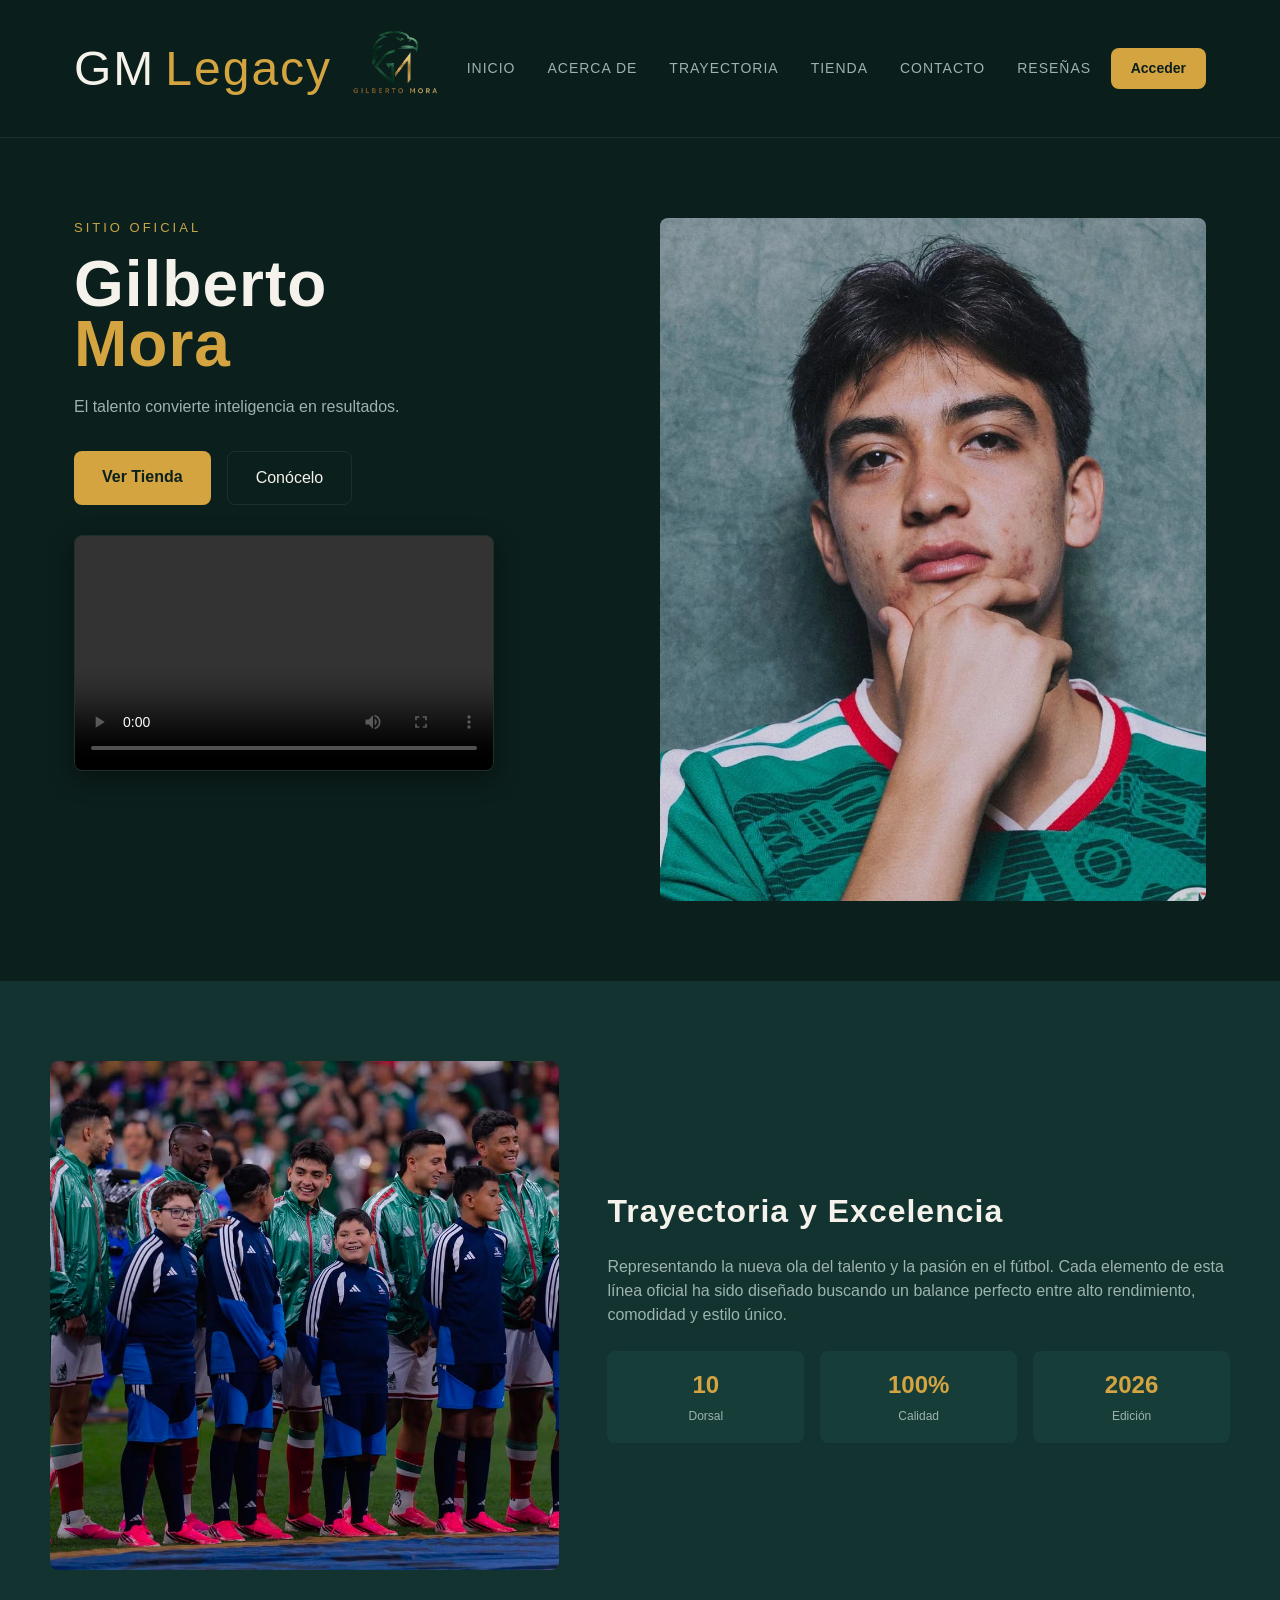
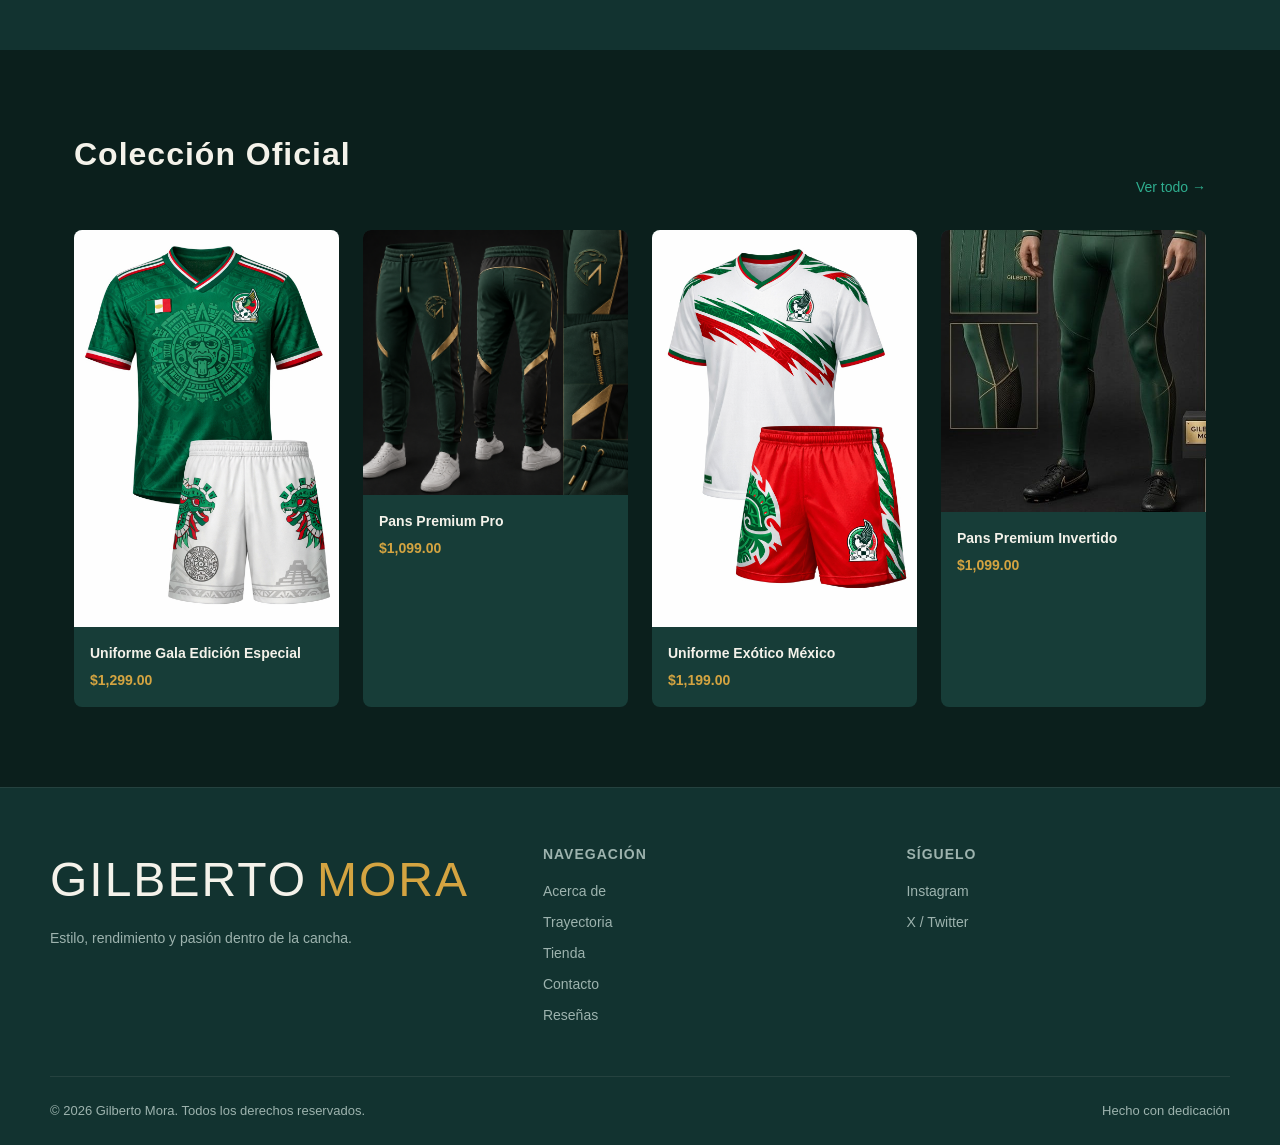
==== commit 51a0d1f3: "agregado de navegacion" ====
--- a/index.html
+++ b/index.html
@@ -17,6 +17,7 @@
         <img src="IMAGENES GM/logo_GM_HD.png" alt="Gilberto Mora Logo" class="nav-logo-img">
       </div>
       <ul class="nav-links">
+        <li><a href="index.html">Inicio</a></li>
         <li><a href="about.html">Acerca de</a></li>
         <li><a href="trayectoria.html">Trayectoria</a></li>
         <li><a href="tienda.html">Tienda</a></li>
--- a/style.css
+++ b/style.css
@@ -205,7 +205,7 @@
     color:var(--text-muted);
     font-size:13px;
     text-align:center;
-    
+
     /* ============ ANIMACIÓN DEL CARRUSEL ============ */
   #hero-slider {
     transition: opacity 0.5s ease-in-out; /* Controla la velocidad del desvanecimiento */
@@ -530,4 +530,340 @@
 .hero-logo{
     max-width:500px;
     width:100%;
-}+}
+
+/* ============ FORMULARIO DE CONTACTO ============ */
+  .contact-section{
+    min-height:calc(100vh - 160px);
+    display:flex;
+    align-items:center;
+    justify-content:center;
+    padding:80px 24px;
+  }
+
+  .contact-wrapper{
+    width:100%;
+    max-width:480px;
+    background:var(--bg-card);
+    border:1px solid var(--border-soft);
+    border-radius:var(--radius);
+    padding:32px;
+    box-shadow:0 18px 40px rgba(0,0,0,0.18);
+  }
+
+  .contact-wrapper h1{
+    font-family:var(--font-display);
+    font-size:36px;
+    letter-spacing:1px;
+    text-align:center;
+    margin-bottom:24px;
+  }
+
+  .contact-wrapper .mb-3{ margin-bottom:18px; }
+
+  .contact-wrapper label{
+    display:block;
+    margin-bottom:8px;
+    font-size:14px;
+    color:var(--text-primary);
+  }
+
+  .contact-wrapper input,
+  .contact-wrapper textarea{
+    width:100%;
+    background:var(--bg-secondary);
+    color:var(--text-primary);
+    border:1px solid var(--border-soft);
+    border-radius:var(--radius);
+    padding:12px 14px;
+    font:inherit;
+    outline:none;
+  }
+
+  .contact-wrapper input:focus,
+  .contact-wrapper textarea:focus{
+    border-color:var(--accent-teal);
+  }
+
+  .contact-wrapper input::placeholder,
+  .contact-wrapper textarea::placeholder{ color:var(--text-muted); }
+
+  .form-check{
+    display:flex;
+    align-items:center;
+    gap:10px;
+  }
+
+  .form-check input{ width:auto; }
+
+  .contact-wrapper button{
+    width:100%;
+    border:none;
+    background:var(--accent-gold);
+    color:#0b1f1c;
+    padding:13px 20px;
+    border-radius:var(--radius);
+    font-weight:700;
+    cursor:pointer;
+  }
+
+  .contact-wrapper button:hover{ filter:brightness(1.05); }
+
+  .alert{
+    margin-bottom:18px;
+    padding:12px 14px;
+    border-radius:var(--radius);
+    background:rgba(180,52,52,0.18);
+    border:1px solid rgba(255,120,120,0.25);
+    color:#ffd6d6;
+  }
+
+  .d-none{ display:none; }
+
+  /* ============ HERO RESEÑAS ============ */
+section.container.text-center {
+    padding: 64px 24px 48px;
+    max-width: var(--max-width);
+}
+
+section.container.text-center div {
+    color: var(--accent-teal);
+    text-transform: uppercase;
+    letter-spacing: 3px;
+    font-size: 13px;
+    margin-bottom: 14px;
+}
+
+section.container.text-center h1 {
+    font-family: var(--font-display);
+    font-size: 56px;
+    letter-spacing: 1px;
+    color: var(--text-primary);
+}
+
+section.container.text-center h1 span {
+    color: var(--accent-gold);
+}
+
+section.container.text-center p {
+    color: var(--text-muted);
+    max-width: 520px;
+    margin: 18px auto 0;
+}
+
+/* ============ TÍTULO + FILTROS ============ */
+.titulo {
+    max-width: var(--max-width);
+    margin: 0 auto;
+    padding: 32px 24px 0;
+    align-items: center;
+    flex-wrap: wrap;
+}
+
+.titulo h2 {
+    font-family: var(--font-display);
+    font-size: 30px;
+    letter-spacing: 1px;
+    color: var(--text-primary);
+}
+
+.botones_formulario {
+    display: flex;
+    gap: 8px;
+    flex-wrap: wrap;
+}
+
+.botones_formulario .btn {
+    background: var(--bg-card);
+    border: 1px solid var(--border-soft);
+    color: var(--text-muted);
+    border-radius: 99px;
+    font-size: 13px;
+    padding: 8px 16px;
+}
+
+.botones_formulario .btn:hover {
+    color: var(--text-primary);
+    border-color: var(--accent-gold);
+    background: var(--bg-card);
+}
+
+.botones_formulario .btn.active {
+    background: var(--accent-gold);
+    border-color: var(--accent-gold);
+    color: #0b1f1c;
+    font-weight: 600;
+}
+
+/* ============ TARJETAS DE RESEÑA ============ */
+.resenas {
+    max-width: var(--max-width);
+    margin: 0 auto;
+    padding: 32px 24px 60px;
+    flex-wrap: wrap;
+}
+
+.resenas .card {
+    background: var(--bg-card);
+    border: 1px solid var(--border-soft);
+    border-radius: var(--radius);
+    color: var(--text-primary);
+}
+
+.resenas .card-header {
+    background: var(--bg-secondary);
+    border-bottom: 1px solid var(--border-soft);
+    font-weight: 600;
+    font-size: 14px;
+}
+
+.resenas .card-body,
+.resenas .card-text {
+    color: var(--text-muted);
+}
+
+.resenas .card-title {
+    color: var(--accent-gold);
+    letter-spacing: 2px;
+    font-size: 18px;
+}
+
+/* ============ CTA FINAL ============ */
+.comentario {
+    background: var(--bg-secondary);
+    border: 1px dashed var(--border-soft);
+    border-radius: var(--radius);
+    max-width: var(--max-width);
+    margin: 0 auto 60px;
+    padding: 32px 24px;
+}
+
+.comentario h3 {
+    font-family: var(--font-display);
+    font-size: 24px;
+    letter-spacing: 1px;
+    color: var(--text-primary);
+    margin-bottom: 8px;
+}
+
+.comentario p {
+    color: var(--text-muted);
+    margin-bottom: 18px;
+    font-size: 14px;
+}
+
+.comentario button {
+    background: var(--accent-gold);
+    color: #0b1f1c;
+    border: none;
+    padding: 12px 26px;
+    border-radius: var(--radius);
+    font-weight: 600;
+    font-size: 14px;
+}
+
+.comentario button:hover {
+    filter: brightness(1.08);
+}
+
+/* ============ MODAL ============ */
+.modal-content {
+    background: var(--bg-card);
+    color: var(--text-primary);
+    border: 1px solid var(--border-soft);
+    border-radius: var(--radius);
+}
+
+.modal-header,
+.modal-footer {
+    border-color: var(--border-soft);
+}
+
+.modal-title {
+    font-family: var(--font-display);
+    letter-spacing: 1px;
+    font-size: 22px;
+    color: var(--text-primary);
+}
+
+.btn-close {
+    filter: invert(1) grayscale(1);
+    opacity: .7;
+}
+
+.form-label {
+    font-size: 13px;
+    color: var(--text-muted);
+    text-transform: uppercase;
+    letter-spacing: .5px;
+}
+
+.form-control {
+    background: var(--bg-secondary);
+    border: 1px solid var(--border-soft);
+    color: var(--text-primary);
+}
+
+.form-control::placeholder {
+    color: var(--text-muted);
+}
+
+.form-control:focus {
+    background: var(--bg-secondary);
+    border-color: var(--accent-gold);
+    color: var(--text-primary);
+    box-shadow: 0 0 0 3px rgba(212, 164, 65, 0.14);
+}
+
+/* ============ SELECTOR DE ESTRELLAS ============ */
+.star-picker {
+    display: flex;
+    gap: 6px;
+    font-size: 30px;
+    margin: 6px 0 20px;
+    cursor: pointer;
+}
+
+.star-picker .star {
+    color: var(--border-soft);
+    transition: color .15s ease, transform .15s ease;
+}
+
+.star-picker .star:hover {
+    transform: scale(1.12);
+}
+
+.star-picker .star.filled {
+    color: var(--accent-gold);
+}
+
+/* ============ BOTONES DEL MODAL ============ */
+.modal-footer .btn-secondary {
+    background: transparent;
+    border: 1px solid var(--border-soft);
+    color: var(--text-muted);
+}
+
+.modal-footer .btn-secondary:hover {
+    color: var(--text-primary);
+    border-color: var(--accent-gold);
+}
+
+.modal-footer .btn-primary {
+    background: var(--accent-gold);
+    border: none;
+    color: #0b1f1c;
+    font-weight: 600;
+}
+
+.modal-footer .btn-primary:hover {
+    filter: brightness(1.08);
+    color: #0b1f1c;
+}
+
+.modal-footer .btn-primary:hover {
+    filter: brightness(1.08);
+    color: #0b1f1c;
+}
+
+
